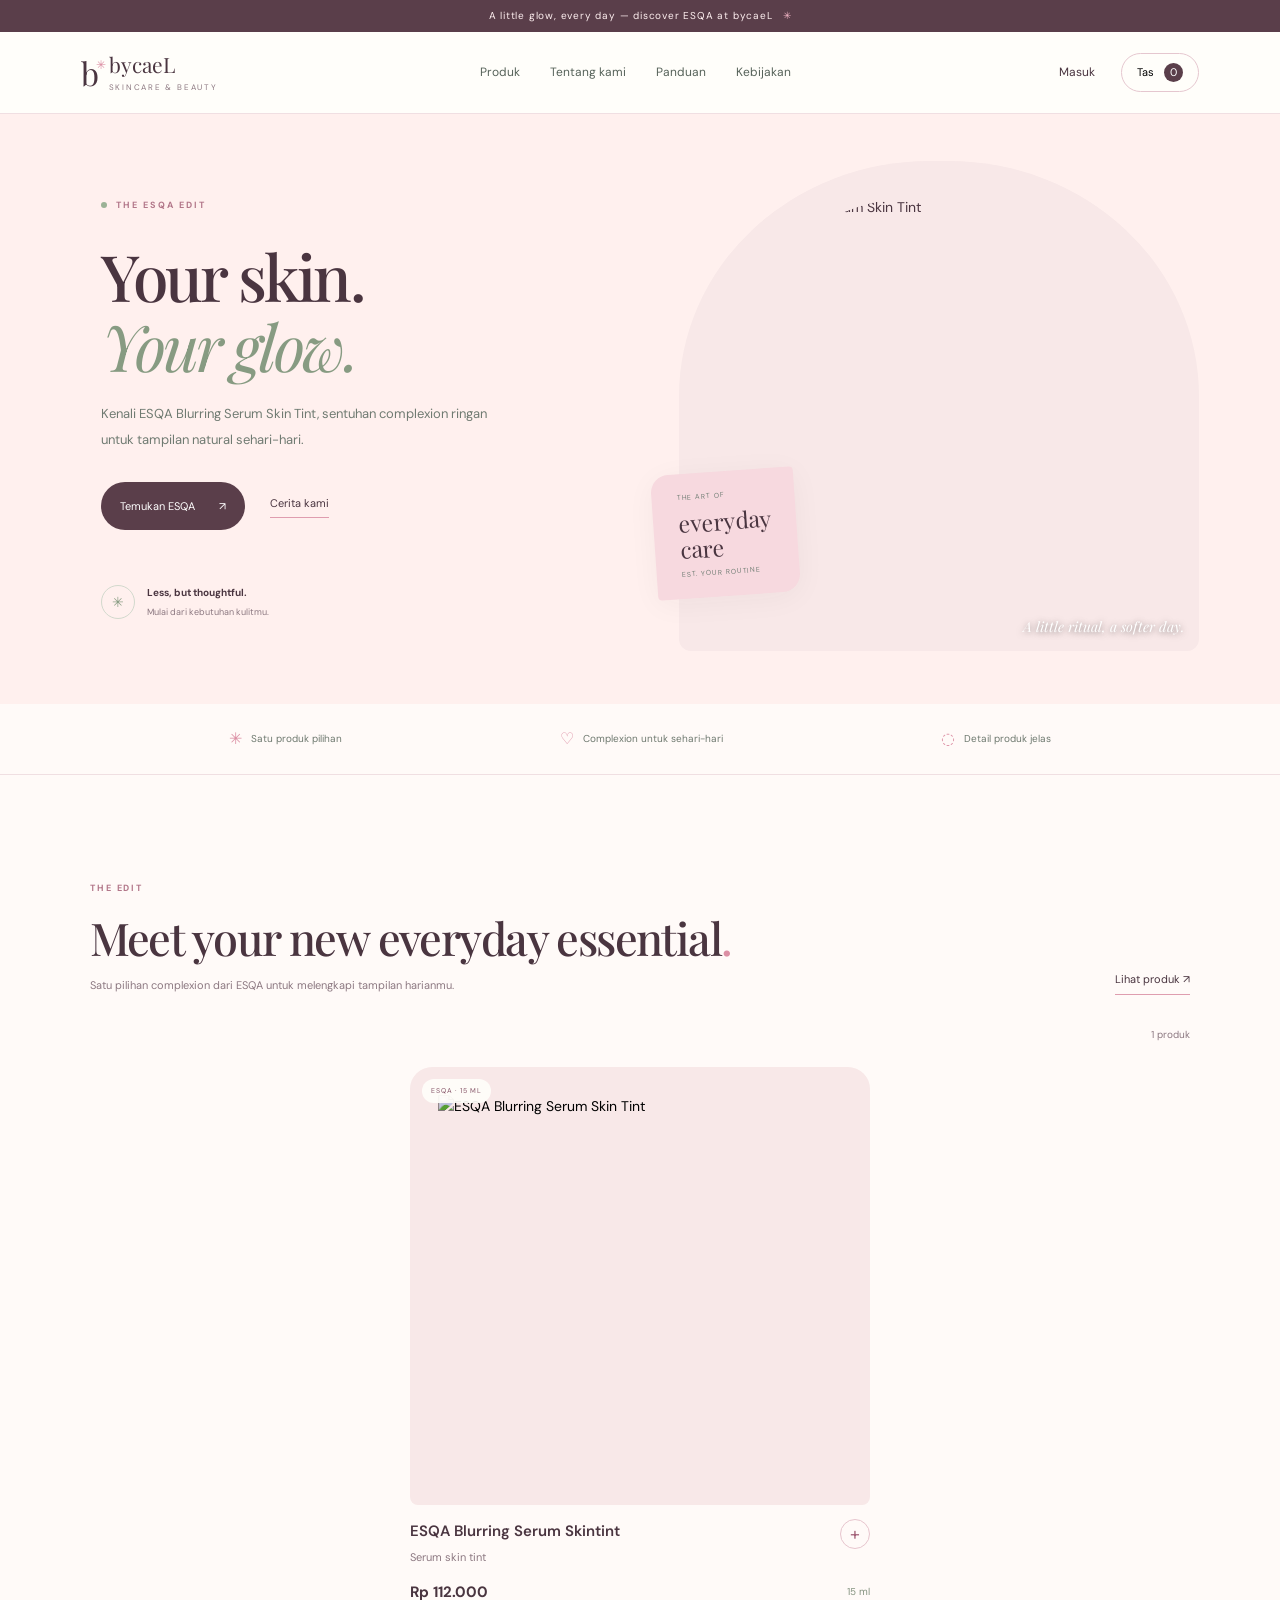
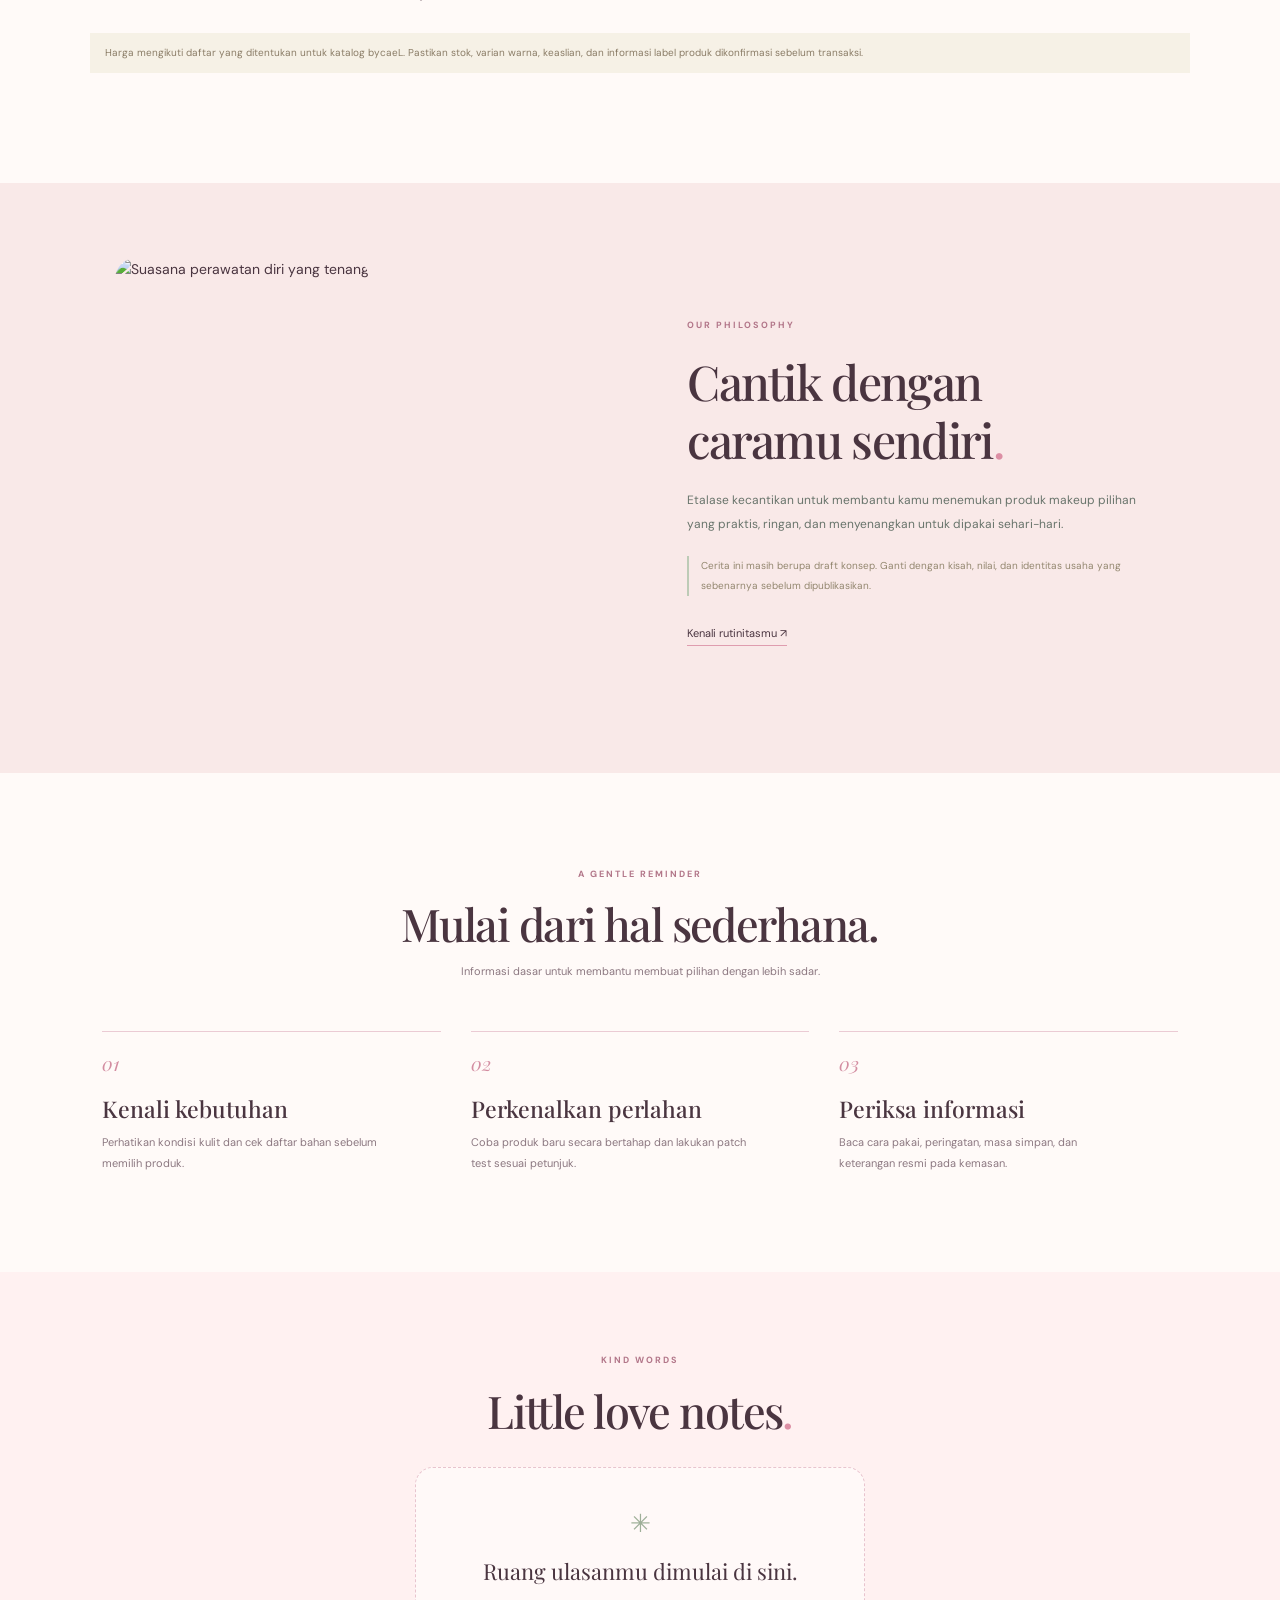
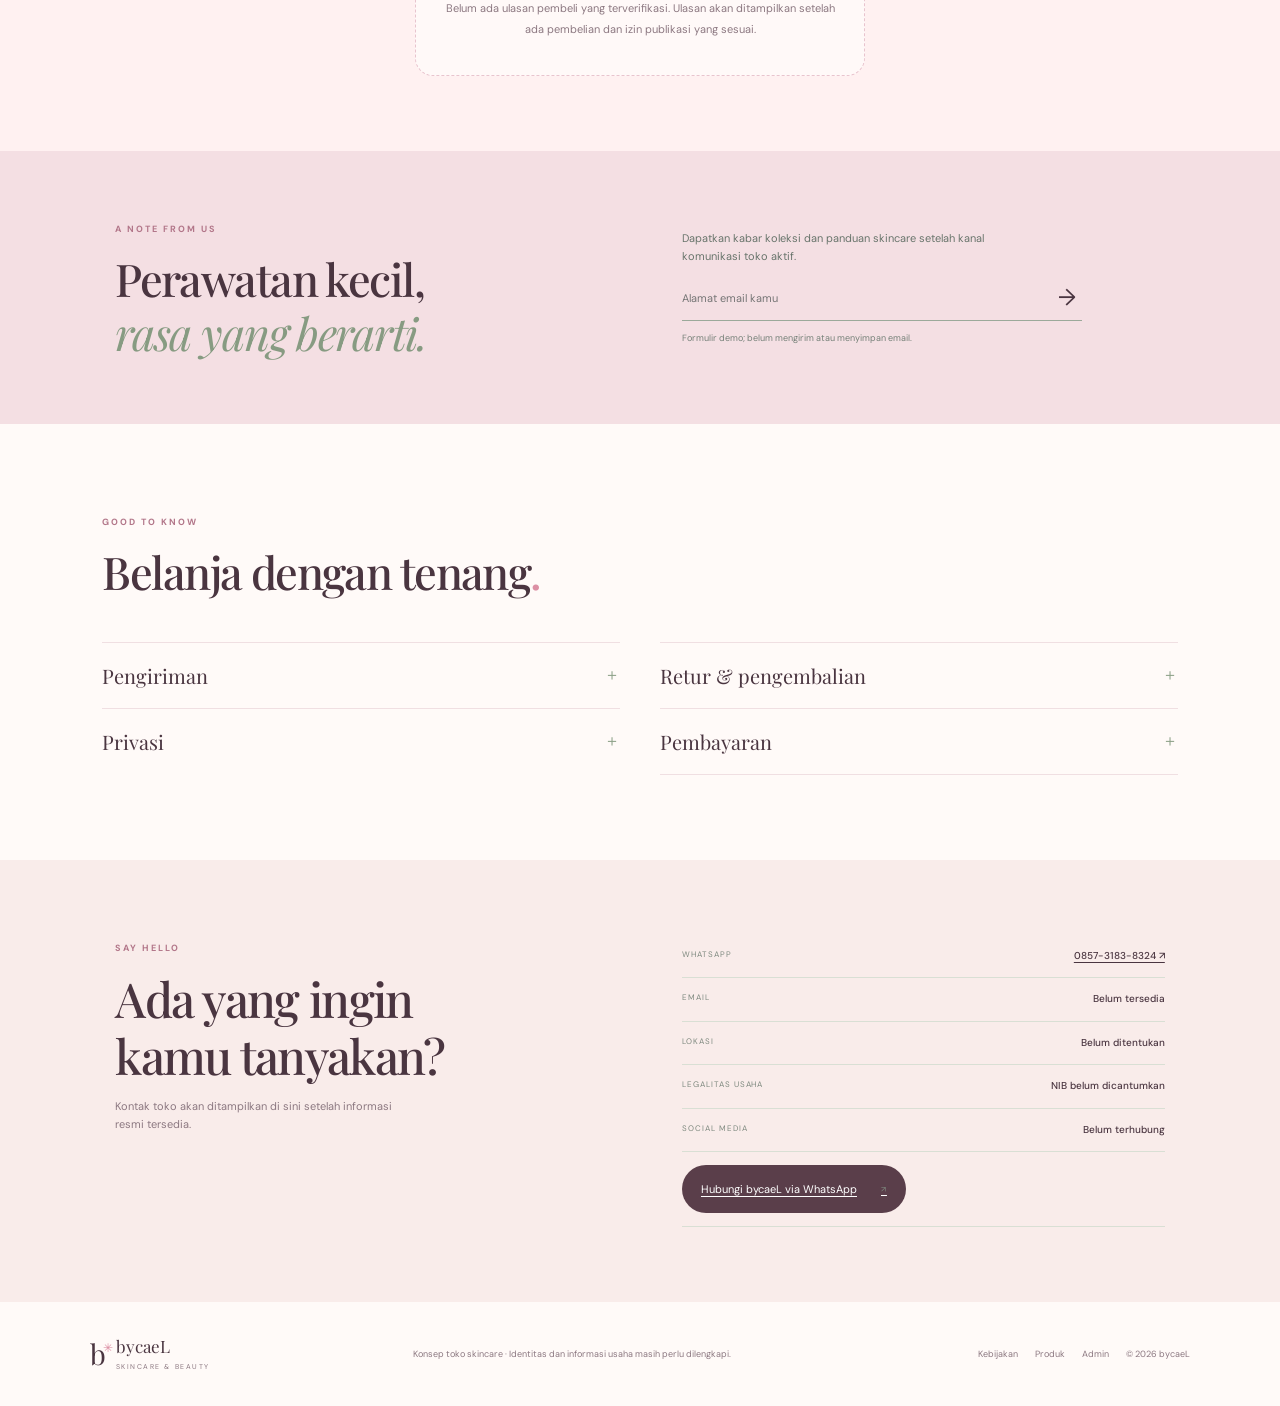
==== index.html @ ced8c6b6 "Polish ESQA product title in storefront" ====
<!doctype html>
<html lang="id">
<head>
<meta charset="utf-8"><meta name="viewport" content="width=device-width, initial-scale=1">
<meta name="theme-color" content="#f7f5ef"><meta name="description" content="bycaeL — ESQA Blurring Serum Skin Tint.">
<title>bycaeL — ESQA Skin Tint</title><link rel="preconnect" href="https://fonts.googleapis.com"><link rel="preconnect" href="https://fonts.gstatic.com" crossorigin>
<link href="https://fonts.googleapis.com/css2?family=DM+Sans:wght@400;500;600;700&family=Playfair+Display:wght@400;500;600&display=swap" rel="stylesheet">
<link rel="stylesheet" href="styles.css">
</head>
<body>
<div class="announcement">A little glow, every day — discover ESQA at bycaeL <span>✳</span></div>
<header class="site-header">
  <a class="brand" href="#home" aria-label="bycaeL beranda"><span class="brand-mark">b<span>✳</span></span><span>bycaeL<small>SKINCARE & BEAUTY</small></span></a>
  <button class="menu-toggle" id="menuToggle" aria-label="Buka menu">☰</button>
  <nav id="mainNav"><a href="#shop">Produk</a><a href="#story">Tentang kami</a><a href="#care">Panduan</a><a href="#policies">Kebijakan</a></nav>
  <div class="header-actions"><button class="text-button" id="accountButton">Masuk</button><button class="bag-button" id="cartButton" aria-label="Buka keranjang">Tas <span id="cartCount">0</span></button></div>
</header>
<main>
<section class="hero" id="home">
  <div class="hero-copy"><span class="eyebrow"><i></i> THE ESQA EDIT</span><h1>Your skin.<br><em>Your glow.</em></h1><p>Kenali ESQA Blurring Serum Skin Tint, sentuhan complexion ringan untuk tampilan natural sehari-hari.</p><div class="hero-cta"><a class="button dark" href="#shop">Temukan ESQA <span>↗</span></a><a class="under-link" href="#story">Cerita kami</a></div><div class="hero-note"><span class="note-icon">✳</span><span><b>Less, but thoughtful.</b><small>Mulai dari kebutuhan kulitmu.</small></span></div></div>
  <div class="hero-art"><img src="https://images.soco.id/9d27af00-bc22-45eb-828b-1a47337d7f28-1000311819" alt="ESQA Blurring Serum Skin Tint"><div class="hero-sticker"><span>THE ART OF</span><b>everyday<br>care</b><span>EST. YOUR ROUTINE</span></div><div class="hero-caption">A little ritual, a softer day.</div></div>
</section>
<section class="trust-strip"><div><span>✳</span> Satu produk pilihan</div><div><span>♡</span> Complexion untuk sehari-hari</div><div><span>◌</span> Detail produk jelas</div></section>
<section class="section shop-section" id="shop"><div class="section-heading"><div><span class="eyebrow">THE EDIT</span><h2>Meet your new everyday essential<span class="dot">.</span></h2><p>Satu pilihan complexion dari ESQA untuk melengkapi tampilan harianmu.</p></div><a class="under-link" href="#shop">Lihat produk <span>↗</span></a></div>
<div class="filter-row"><span class="result-count" id="resultCount">1 produk</span></div><div class="product-grid" id="productGrid">
<article class="product-card" data-category="beauty"><button class="product-image image-one" data-detail="esqa" aria-label="Lihat detail ESQA Blurring Serum Skin Tint 15ml"><span class="product-tag">ESQA · 15 ML</span><img src="https://images.soco.id/9d27af00-bc22-45eb-828b-1a47337d7f28-1000311819" alt="ESQA Blurring Serum Skin Tint"><span class="quick-view">Lihat detail ↗</span></button><div class="product-meta"><div><h3>ESQA Blurring Serum Skintint</h3><p>Serum skin tint</p></div><button class="add-button" data-add="esqa" aria-label="Tambah ESQA Blurring Serum Skintint">+</button></div><div class="product-bottom"><span class="price">Rp 112.000</span><span class="stock">15 ml</span></div></article>


</div><p class="demo-notice">Harga mengikuti daftar yang ditentukan untuk katalog bycaeL. Pastikan stok, varian warna, keaslian, dan informasi label produk dikonfirmasi sebelum transaksi.</p>
</section>
<section class="story-section" id="story"><div class="story-image"><img src="https://images.unsplash.com/photo-1534528741775-53994a69daeb?auto=format&fit=crop&w=1000&q=85" alt="Suasana perawatan diri yang tenang"></div><div class="story-copy"><span class="eyebrow">OUR PHILOSOPHY</span><h2>Cantik dengan caramu sendiri<span class="dot">.</span></h2><p>Etalase kecantikan untuk membantu kamu menemukan produk makeup pilihan yang praktis, ringan, dan menyenangkan untuk dipakai sehari-hari.</p><p class="placeholder-copy">Cerita ini masih berupa draft konsep. Ganti dengan kisah, nilai, dan identitas usaha yang sebenarnya sebelum dipublikasikan.</p><a class="under-link" href="#care">Kenali rutinitasmu ↗</a></div></section>
<section class="care-section" id="care"><div class="care-heading"><span class="eyebrow">A GENTLE REMINDER</span><h2>Mulai dari hal sederhana.</h2><p>Informasi dasar untuk membantu membuat pilihan dengan lebih sadar.</p></div><div class="care-grid"><article><span>01</span><h3>Kenali kebutuhan</h3><p>Perhatikan kondisi kulit dan cek daftar bahan sebelum memilih produk.</p></article><article><span>02</span><h3>Perkenalkan perlahan</h3><p>Coba produk baru secara bertahap dan lakukan patch test sesuai petunjuk.</p></article><article><span>03</span><h3>Periksa informasi</h3><p>Baca cara pakai, peringatan, masa simpan, dan keterangan resmi pada kemasan.</p></article></div></section>
<section class="review-section"><div class="review-top"><span class="eyebrow">KIND WORDS</span><h2>Little love notes<span class="dot">.</span></h2></div><div class="review-empty"><span class="review-flower">✳</span><h3>Ruang ulasanmu dimulai di sini.</h3><p>Belum ada ulasan pembeli yang terverifikasi. Ulasan akan ditampilkan setelah ada pembelian dan izin publikasi yang sesuai.</p></div></section>
<section class="newsletter"><div><span class="eyebrow">A NOTE FROM US</span><h2>Perawatan kecil,<br><em>rasa yang berarti.</em></h2></div><div><p>Dapatkan kabar koleksi dan panduan skincare setelah kanal komunikasi toko aktif.</p><form id="newsletterForm"><label class="sr-only" for="newsletterEmail">Email</label><input id="newsletterEmail" type="email" placeholder="Alamat email kamu" required><button type="submit" aria-label="Daftar newsletter">→</button></form><small id="newsletterMessage">Formulir demo; belum mengirim atau menyimpan email.</small></div></section>
<section class="policies-section" id="policies"><div class="section-heading"><div><span class="eyebrow">GOOD TO KNOW</span><h2>Belanja dengan tenang<span class="dot">.</span></h2></div></div><div class="policy-grid"><details><summary>Pengiriman <span>＋</span></summary><p>Estimasi ongkir, kurir, dan waktu pengiriman belum ditentukan. Konfirmasi biaya serta alamat sebelum pesanan diproses.</p></details><details><summary>Retur & pengembalian <span>＋</span></summary><p>Syarat retur, kondisi barang, batas waktu, dan prosedur pengembalian dana perlu ditetapkan oleh pemilik toko sebelum transaksi.</p></details><details><summary>Privasi <span>＋</span></summary><p>Jangan memasukkan data pelanggan ke sistem produksi sebelum kebijakan privasi, tujuan pemrosesan, masa simpan, dan kanal permintaan penghapusan data ditetapkan.</p></details><details><summary>Pembayaran <span>＋</span></summary><p>Pembayaran online belum diaktifkan. Gunakan penyedia pembayaran resmi dan verifikasi status transaksi di server sebelum menandai pesanan sebagai dibayar. Jangan kirim data kartu ke situs ini.</p></details></div></section>
<section class="contact-section"><div><span class="eyebrow">SAY HELLO</span><h2>Ada yang ingin<br>kamu tanyakan?</h2><p>Kontak toko akan ditampilkan di sini setelah informasi resmi tersedia.</p></div><div class="contact-list"><div><span>WHATSAPP</span><b><a href="https://wa.me/6285731838324" target="_blank" rel="noopener noreferrer">0857-3183-8324 ↗</a></b></div><div><span>EMAIL</span><b>Belum tersedia</b></div><div><span>LOKASI</span><b>Belum ditentukan</b></div><div><span>LEGALITAS USAHA</span><b>NIB belum dicantumkan</b></div><div><span>SOCIAL MEDIA</span><b>Belum terhubung</b></div><div class="contact-cta"><a class="button dark" href="https://wa.me/6285731838324" target="_blank" rel="noopener noreferrer">Hubungi bycaeL via WhatsApp <span>↗</span></a></div></div></section>
</main>
<footer><a class="brand footer-brand" href="#home"><span class="brand-mark">b<span>✳</span></span><span>bycaeL<small>SKINCARE & BEAUTY</small></span></a><p>Konsep toko skincare · Identitas dan informasi usaha masih perlu dilengkapi.</p><div><a href="#policies">Kebijakan</a><a href="#shop">Produk</a><a href="admin.html">Admin</a><span>© <span id="year"></span> bycaeL</span></div></footer>
<div class="overlay" id="modalOverlay" hidden><section class="modal" role="dialog" aria-modal="true" aria-labelledby="modalTitle"><button class="modal-close" id="modalClose" aria-label="Tutup">×</button><div id="modalContent"></div></section></div>
<div class="toast" id="toast" role="status" aria-live="polite"></div>
<script type="module" src="app.js"></script>
</body></html>
---- styles.css ----
:root{--ink:#25352c;--muted:#758078;--cream:#f7f5ef;--paper:#fffefa;--sage:#dce5d8;--line:#e6e5dd;--accent:#b7c9b1;--serif:"Playfair Display",Georgia,serif;--sans:"DM Sans",Arial,sans-serif}*{box-sizing:border-box}html{scroll-behavior:smooth;scroll-padding-top:90px}body{margin:0;background:var(--paper);color:var(--ink);font-family:var(--sans);font-size:14px;line-height:1.65}button,input{font:inherit}button,a{-webkit-tap-highlight-color:transparent}button{cursor:pointer}a{color:inherit;text-decoration:none}.announcement{height:32px;display:flex;align-items:center;justify-content:center;gap:10px;background:var(--ink);color:#fff;font-size:10px;letter-spacing:.08em}.announcement span{color:#d9e3d3}.site-header{height:82px;padding:0 6.3%;display:flex;align-items:center;justify-content:space-between;gap:25px;background:rgba(255,254,250,.96);border-bottom:1px solid var(--line);position:sticky;top:0;z-index:10}.brand{display:flex;align-items:center;gap:10px;font-family:var(--serif);font-size:21px;line-height:1.1;white-space:nowrap}.brand small{display:block;font:8px var(--sans);letter-spacing:.22em;margin-top:6px;color:var(--muted)}.brand-mark{font-family:var(--serif);font-size:32px;position:relative;line-height:1}.brand-mark span{font:12px var(--sans);position:absolute;top:0;right:-7px;color:#90a48c}nav{display:flex;align-items:center;gap:30px;color:#566259;font-size:12px}nav a:hover,.under-link:hover{color:#80977d}.header-actions{display:flex;align-items:center;gap:20px}.text-button{border:0;background:none;color:var(--ink);font-size:12px}.bag-button{border:1px solid #d8ddd4;background:transparent;border-radius:99px;padding:9px 15px;font-size:11px}.bag-button span{background:var(--ink);color:white;border-radius:50%;display:inline-grid;place-items:center;width:19px;height:19px;margin-left:7px}.menu-toggle{display:none;border:0;background:none;font-size:22px;color:var(--ink)}.hero{display:grid;grid-template-columns:1fr 1fr;min-height:590px;background:var(--cream);padding:46px 6.3% 52px;gap:7%;align-items:center}.hero-copy{padding:30px 0 30px 4%}.eyebrow{display:inline-flex;align-items:center;gap:9px;color:#748476;font-size:9px;letter-spacing:.22em;font-weight:700}.eyebrow i{width:6px;height:6px;background:#9bb296;border-radius:50%}h1,h2,h3,p{margin-top:0}h1{font:500 clamp(44px,5vw,70px)/1.1 var(--serif);letter-spacing:-.045em;margin:25px 0 20px}h1 em,h2 em{font-weight:400;color:#879b82} .hero-copy>p{max-width:390px;color:#707b72;font-size:13px;line-height:1.95}.hero-cta{display:flex;align-items:center;gap:25px;margin-top:30px}.button{display:inline-flex;align-items:center;gap:24px;padding:15px 19px;font-size:11px}.button.dark{background:var(--ink);color:white}.button.dark:hover{background:#415649}.under-link{font-size:11px;border-bottom:1px solid #aab4a6;padding-bottom:5px;white-space:nowrap}.hero-note{display:flex;align-items:center;gap:12px;margin-top:55px}.note-icon{border:1px solid #d2d9cd;width:34px;height:34px;display:grid;place-items:center;border-radius:50%;color:#879b82}.hero-note b,.hero-note small{display:block}.hero-note b{font-size:10px}.hero-note small{font-size:9px;color:var(--muted);margin-top:3px}.hero-art{height:490px;position:relative;max-width:540px;width:100%;justify-self:end}.hero-art>img{width:100%;height:100%;object-fit:cover;display:block}.hero-sticker{position:absolute;left:-25px;bottom:55px;background:#e5eadf;padding:19px 25px;display:flex;flex-direction:column;line-height:1.4;box-shadow:0 5px 30px #25352c0b}.hero-sticker span{font-size:7px;letter-spacing:.14em;color:#758078}.hero-sticker b{font:23px/1.12 var(--serif);margin:8px 0}.hero-caption{position:absolute;bottom:15px;right:15px;color:white;font:italic 14px var(--serif);text-shadow:0 1px 6px #0008}.trust-strip{padding:22px 10%;display:flex;justify-content:space-around;gap:15px;border-bottom:1px solid var(--line);color:#6e796f;font-size:10px}.trust-strip div{display:flex;align-items:center;gap:9px}.trust-strip span{color:#9eaf98;font-size:16px}.section{padding:100px 7%}.section-heading{display:flex;align-items:end;justify-content:space-between;gap:25px;margin-bottom:32px}.section-heading h2,.story-copy h2,.review-top h2,.contact-section h2,.care-heading h2,.newsletter h2{font:500 clamp(30px,3.6vw,45px)/1.2 var(--serif);letter-spacing:-.035em;margin:12px 0}.dot{color:#9caf95}.section-heading p{color:var(--muted);font-size:11px;margin:10px 0 0;max-width:500px}.filter-row{display:flex;align-items:center;justify-content:space-between;margin-bottom:24px}.filter-chips{display:flex;gap:8px;flex-wrap:wrap}.chip{border:1px solid var(--line);background:transparent;color:#788178;border-radius:99px;padding:8px 15px;font-size:10px}.chip.active,.chip:hover{background:var(--ink);color:white;border-color:var(--ink)}.result-count{color:var(--muted);font-size:10px}.product-grid{display:grid;grid-template-columns:repeat(3,minmax(0,1fr));gap:20px}.product-card{min-width:0}.product-image{position:relative;width:100%;height:auto;aspect-ratio: .79;border:0;display:block;padding:0;overflow:hidden;background:#f0eee7;text-align:left}.product-image img{width:100%;height:100%;object-fit:cover;display:block;mix-blend-mode:multiply;transition:transform .5s}.product-image:hover img{transform:scale(1.04)}.image-one{background:#e7e7dc}.image-two{background:#eee3d7}.image-three{background:#e2e8de}.image-four{background:#eee9df}.product-tag{position:absolute;z-index:1;left:12px;top:12px;background:#fffefaeb;color:#586759;padding:6px 9px;font-size:7px;letter-spacing:.12em}.quick-view{position:absolute;bottom:10px;left:10px;right:10px;background:#fffefaed;padding:10px;text-align:center;font-size:10px;opacity:0;transform:translateY(5px);transition:.2s}.product-image:hover .quick-view,.product-image:focus-visible .quick-view{opacity:1;transform:none}.product-meta{display:flex;justify-content:space-between;align-items:start;gap:8px;margin-top:14px}.product-meta h3{font-size:12px;font-weight:600;margin:0 0 4px}.product-meta p{font-size:10px;color:var(--muted);margin:0}.add-button{flex:0 0 30px;height:30px;border:1px solid #dce1d7;background:transparent;border-radius:50%;font-size:18px;color:#647763;line-height:1}.add-button:hover{background:var(--ink);color:white}.product-bottom{display:flex;justify-content:space-between;gap:5px;margin-top:10px;align-items:center}.price{font-size:12px;font-weight:700}.stock{font-size:8px;color:#82917e}.demo-notice{font-size:10px;color:#8a7c66;background:#f6f1e6;padding:12px 15px;margin-top:28px}.story-section{display:grid;grid-template-columns:1fr 1fr;background:#f0f1e9;align-items:center;gap:9%;padding:75px 9%}.story-image{height:440px}.story-image img{width:100%;height:100%;object-fit:cover}.story-copy{max-width:450px}.story-copy h2{font-size:clamp(33px,4vw,48px);margin:18px 0 20px}.story-copy p{font-size:12px;color:#68746b;line-height:2}.story-copy .placeholder-copy{font-size:10px;color:#93876f;border-left:2px solid #bdcbb6;padding-left:12px;margin:20px 0 25px}.care-section{padding:88px 8%;text-align:center}.care-heading>p{font-size:11px;color:var(--muted)}.care-grid{display:grid;grid-template-columns:repeat(3,1fr);gap:30px;margin-top:50px;text-align:left}.care-grid article{border-top:1px solid #d8dfd4;padding-top:18px}.care-grid article>span{font:italic 19px var(--serif);color:#8fa38a}.care-grid h3{font:23px var(--serif);font-weight:500;margin:15px 0 8px}.care-grid p{font-size:11px;line-height:1.9;color:var(--muted);max-width:280px}.review-section{padding:75px 8%;background:var(--cream);text-align:center}.review-top h2{margin-bottom:30px}.review-empty{max-width:450px;margin:0 auto;padding:35px 20px;border:1px dashed #cfd7ca;background:#fbfaf5}.review-flower{font-size:25px;color:#9eaf98}.review-empty h3{font:22px var(--serif);margin:12px 0}.review-empty p{font-size:11px;line-height:1.9;color:var(--muted);margin:0}.newsletter{padding:65px 9%;display:grid;grid-template-columns:1fr 1fr;gap:8%;align-items:center;background:#e3e9df}.newsletter h2{margin-bottom:0}.newsletter>div:nth-child(2)>p{font-size:11px;color:#68746b;max-width:350px}.newsletter form{display:flex;border-bottom:1px solid #9ba99a;max-width:400px}.newsletter input{border:0;background:transparent;padding:13px 0;flex:1;min-width:0;outline:none;font-size:11px}.newsletter form button{border:0;background:transparent;font-size:23px;color:var(--ink)}.newsletter small{font-size:9px;color:#758078;display:block;margin-top:10px}.policies-section{padding:85px 8%}.policy-grid{display:grid;grid-template-columns:1fr 1fr;gap:0 40px}.policy-grid details{border-top:1px solid var(--line);padding:19px 0}.policy-grid details:last-child{border-bottom:1px solid var(--line)}.policy-grid summary{list-style:none;cursor:pointer;font:20px var(--serif);display:flex;justify-content:space-between;align-items:center}.policy-grid summary::-webkit-details-marker{display:none}.policy-grid summary span{font:16px var(--sans);color:#8ca087}.policy-grid details p{color:var(--muted);font-size:11px;line-height:1.9;margin:15px 0 0}.contact-section{background:#f0f1e9;padding:75px 9%;display:grid;grid-template-columns:1fr 1fr;gap:8%}.contact-section h2{font-size:clamp(35px,4vw,48px)}.contact-section>div:first-child p{color:var(--muted);font-size:11px;max-width:280px}.contact-list>div{display:flex;justify-content:space-between;gap:15px;border-bottom:1px solid #d9dfd4;padding:13px 0}.contact-list span{font-size:8px;letter-spacing:.12em;color:#7e897f}.contact-list b{font-size:10px;font-weight:500;text-align:right}footer{padding:35px 7%;display:grid;grid-template-columns:1fr 1.5fr 1fr;align-items:center;gap:20px}footer p{font-size:9px;color:var(--muted);margin:0}footer>div{display:flex;gap:17px;justify-content:end;flex-wrap:wrap;font-size:9px;color:var(--muted)}.footer-brand{font-size:17px}.footer-brand .brand-mark{font-size:28px}.footer-brand small{font-size:7px}.overlay{position:fixed;inset:0;z-index:30;background:#17251dc4;display:grid;place-items:center;padding:18px}.overlay[hidden]{display:none}.modal{position:relative;background:var(--paper);width:min(100%,520px);max-height:88vh;overflow:auto;padding:35px}.modal-close{position:absolute;right:17px;top:10px;border:0;background:transparent;font-size:27px;color:var(--ink)}.modal h2{font:32px var(--serif);margin:5px 0 12px}.modal p{font-size:11px;color:var(--muted);line-height:1.8}.modal .detail-image{width:100%;height:190px;object-fit:cover;background:var(--cream)}.modal .detail-price{font-size:18px;font-weight:700;margin:12px 0}.modal .field{display:block;margin:13px 0;font-size:10px;color:#5e6d61}.modal input{display:block;width:100%;padding:12px;border:1px solid var(--line);background:white;margin-top:5px;font-size:12px}.modal .button{border:0;justify-content:center;width:100%;margin-top:10px}.modal .secondary-action{background:transparent;border:1px solid var(--line);color:var(--ink)}.modal .detail-list{font-size:11px;line-height:2;color:#6b776d;padding-left:18px}.modal .quantity-control{display:flex;align-items:center;gap:15px;margin:12px 0}.quantity-control button{width:30px;height:30px;border:1px solid var(--line);background:transparent}.cart-row{display:flex;justify-content:space-between;gap:12px;padding:14px 0;border-bottom:1px solid var(--line);font-size:11px}.cart-row small{display:block;color:var(--muted);margin-top:4px}.cart-row button{border:0;background:none;color:#9a6c5c}.cart-total{display:flex;justify-content:space-between;margin:20px 0;font-weight:700}.form-error{color:#a44;font-size:11px}.toast{position:fixed;bottom:22px;left:50%;transform:translate(-50%,20px);opacity:0;pointer-events:none;background:var(--ink);color:white;padding:12px 18px;font-size:11px;z-index:50;transition:.2s;max-width:calc(100% - 30px)}.toast.show{opacity:1;transform:translate(-50%,0)}.sr-only{position:absolute;width:1px;height:1px;padding:0;margin:-1px;overflow:hidden;clip:rect(0,0,0,0);white-space:nowrap;border:0} @media(max-width:980px){.site-header{padding:0 4%;gap:14px}.brand{font-size:18px}nav{gap:15px}.hero{padding:35px 5%;gap:4%}.hero-art{height:420px}.section{padding:75px 5%}.product-grid{gap:13px}.product-meta h3{font-size:11px}.story-section{padding:60px 6%;gap:6%}footer{grid-template-columns:1fr 1fr}footer>div{grid-column:1/-1;justify-content:start}}@media(max-width:700px){.announcement{font-size:8px}.site-header{height:68px;padding:0 5%}.brand{font-size:18px}.brand small{font-size:7px}.brand-mark{font-size:29px}.menu-toggle{display:block;margin-left:auto}.site-header nav{display:none;position:absolute;top:68px;left:0;right:0;background:var(--paper);padding:20px 6%;border-bottom:1px solid var(--line);flex-direction:column;align-items:flex-start;gap:17px}.site-header nav.open{display:flex}.header-actions{gap:8px}.text-button{font-size:11px}.bag-button{padding:6px 9px}.hero{grid-template-columns:1fr;padding:35px 6% 30px;gap:30px}.hero-copy{padding:10px 0 0}.hero-art{height:370px;max-width:none;width:calc(100% - 12px);justify-self:end}.hero-sticker{left:-12px;bottom:35px;padding:13px 17px}.hero-sticker b{font-size:20px}.hero-note{margin-top:32px}h1{font-size:52px}.trust-strip{padding:17px 6%;display:grid;grid-template-columns:1fr;gap:10px}.trust-strip div{font-size:10px}.section{padding:60px 5%}.section-heading{align-items:start;flex-direction:column;gap:15px}.section-heading h2,.story-copy h2,.review-top h2{font-size:34px}.section-heading p{line-height:1.8}.filter-row{align-items:start;gap:10px;flex-direction:column}.filter-chips{gap:6px}.chip{padding:7px 11px}.product-grid{grid-template-columns:repeat(2,minmax(0,1fr));gap:25px 12px}.product-tag{font-size:6px;left:7px;top:7px;padding:5px 6px}.product-meta{margin-top:10px}.product-meta h3{font-size:11px}.product-meta p{font-size:9px}.add-button{flex-basis:27px;height:27px}.product-bottom{align-items:start;flex-direction:column;gap:2px}.stock{font-size:8px}.story-section{grid-template-columns:1fr;padding:45px 6%;gap:28px}.story-image{height:330px}.story-copy{padding:0 2%}.care-section{padding:60px 7%}.care-grid{grid-template-columns:1fr;gap:20px;margin-top:30px}.care-grid article{padding-top:15px}.care-grid h3{margin:7px 0}.review-section{padding:55px 6%}.newsletter{padding:45px 7%;grid-template-columns:1fr;gap:24px}.newsletter h2{font-size:37px}.policies-section{padding:60px 6%}.policy-grid{grid-template-columns:1fr}.policy-grid details:last-child{border-bottom:0}.contact-section{padding:55px 7%;grid-template-columns:1fr;gap:25px}.contact-list>div{gap:8px}.contact-list b{max-width:58%}footer{padding:28px 6%;grid-template-columns:1fr;gap:15px}footer>div{grid-column:auto;gap:14px}.modal{padding:30px 22px}.modal h2{font-size:28px}}@media(prefers-reduced-motion:reduce){*,*::before,*::after{scroll-behavior:auto!important;transition:none!important}}
.contact-cta{padding-top:20px}.contact-cta .button{display:inline-flex;max-width:100%}.contact-list a{text-decoration:underline;text-underline-offset:3px}.contact-list a:hover{color:#82967e}@media(max-width:600px){.contact-cta .button{width:100%;justify-content:center}.contact-list>div{align-items:flex-start}.contact-list b{max-width:60%;overflow-wrap:anywhere}}

/* Playful, polished beauty edit palette */
:root{--ink:#4a3540;--muted:#8c7881;--cream:#fff4f1;--paper:#fffaf8;--sage:#f8dce2;--line:#f0dfe2;--accent:#e7aab8}
.announcement{background:#5a3e4a;color:#fff0f1}.announcement span{color:#f5b8c8}
.brand-mark span,.eyebrow i,.trust-strip span,.dot{color:#dc8fa4}.eyebrow{color:#b27689}
.hero{background:#fff0ee}.hero-art>img{border-radius:48% 48% 12px 12px}.hero-sticker{background:#f7d9df;border-radius:18px 4px 18px 4px;transform:rotate(-4deg)}
.button.dark{background:#5a3e4a;border-radius:99px}.button.dark:hover{background:#80566a}
.under-link{border-color:#df9daf}.chip{border-radius:12px}.chip.active,.chip:hover{background:#5a3e4a;border-color:#5a3e4a}
.product-image{border-radius:22px 22px 8px 8px}.image-one{background:#f8e1e5}.image-two{background:#f7e8d8}.image-three{background:#eee1ec}.product-tag{border-radius:99px;color:#87576a}.add-button{border-color:#e7c5ce;color:#a25f77}.add-button:hover{background:#5a3e4a}
.story-section{background:#f9e9e8}.story-image img{border-radius:140px 140px 12px 12px}
.care-grid article{border-color:#ebcbd4}.care-grid article>span{color:#d38da1}
.review-section{background:#fff1f1}.review-empty{border-color:#e8c4ce;background:#fff9f8;border-radius:18px}
.newsletter{background:#f4dfe3}.policy-grid details{border-color:#f0dfe2}.contact-section{background:#f9ecea}
.bag-button{border-color:#e5c7cf}.bag-button span{background:#5a3e4a}
@media(max-width:700px){.hero-art>img{border-radius:44% 44% 12px 12px}.product-image{border-radius:17px 17px 7px 7px}}


/* Single-product ESQA storefront */
.product-grid{grid-template-columns:minmax(0,460px);justify-content:center;gap:0}
.product-card{width:100%;max-width:460px;margin:0 auto}
.product-image{aspect-ratio:1.05;background:#f8e8e8}
.product-image img{object-fit:contain;padding:28px;mix-blend-mode:multiply}
.product-meta h3{font-size:15px}
.product-meta p{font-size:11px}
.product-bottom{margin-top:14px}
.price{font-size:15px}
.stock{font-size:10px}
.filter-row{justify-content:flex-end}
.hero-art>img{object-fit:contain;background:#f8e8e8;padding:35px}
@media(max-width:700px){
 .product-grid{grid-template-columns:minmax(0,1fr);max-width:440px;margin:0 auto}
 .product-image{aspect-ratio:1}
 .product-image img{padding:24px}
 .hero-art>img{padding:22px}
}
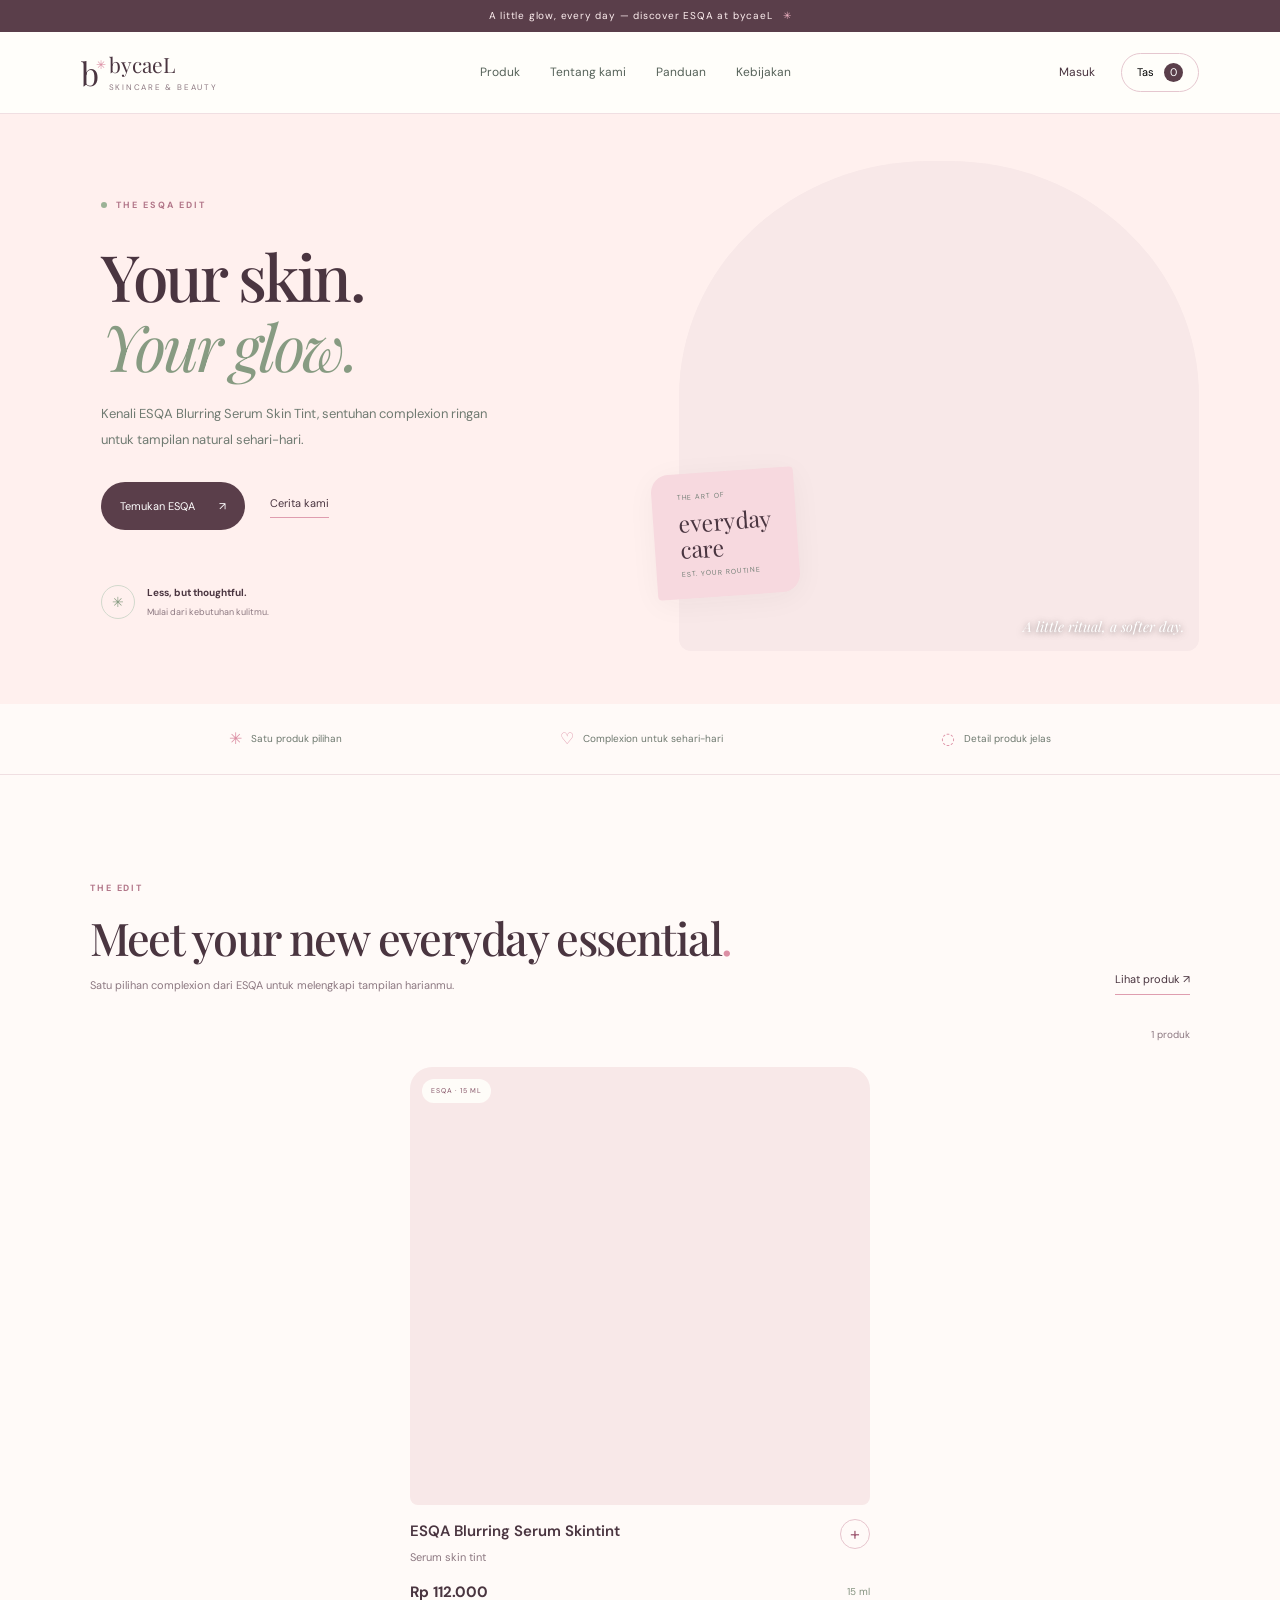
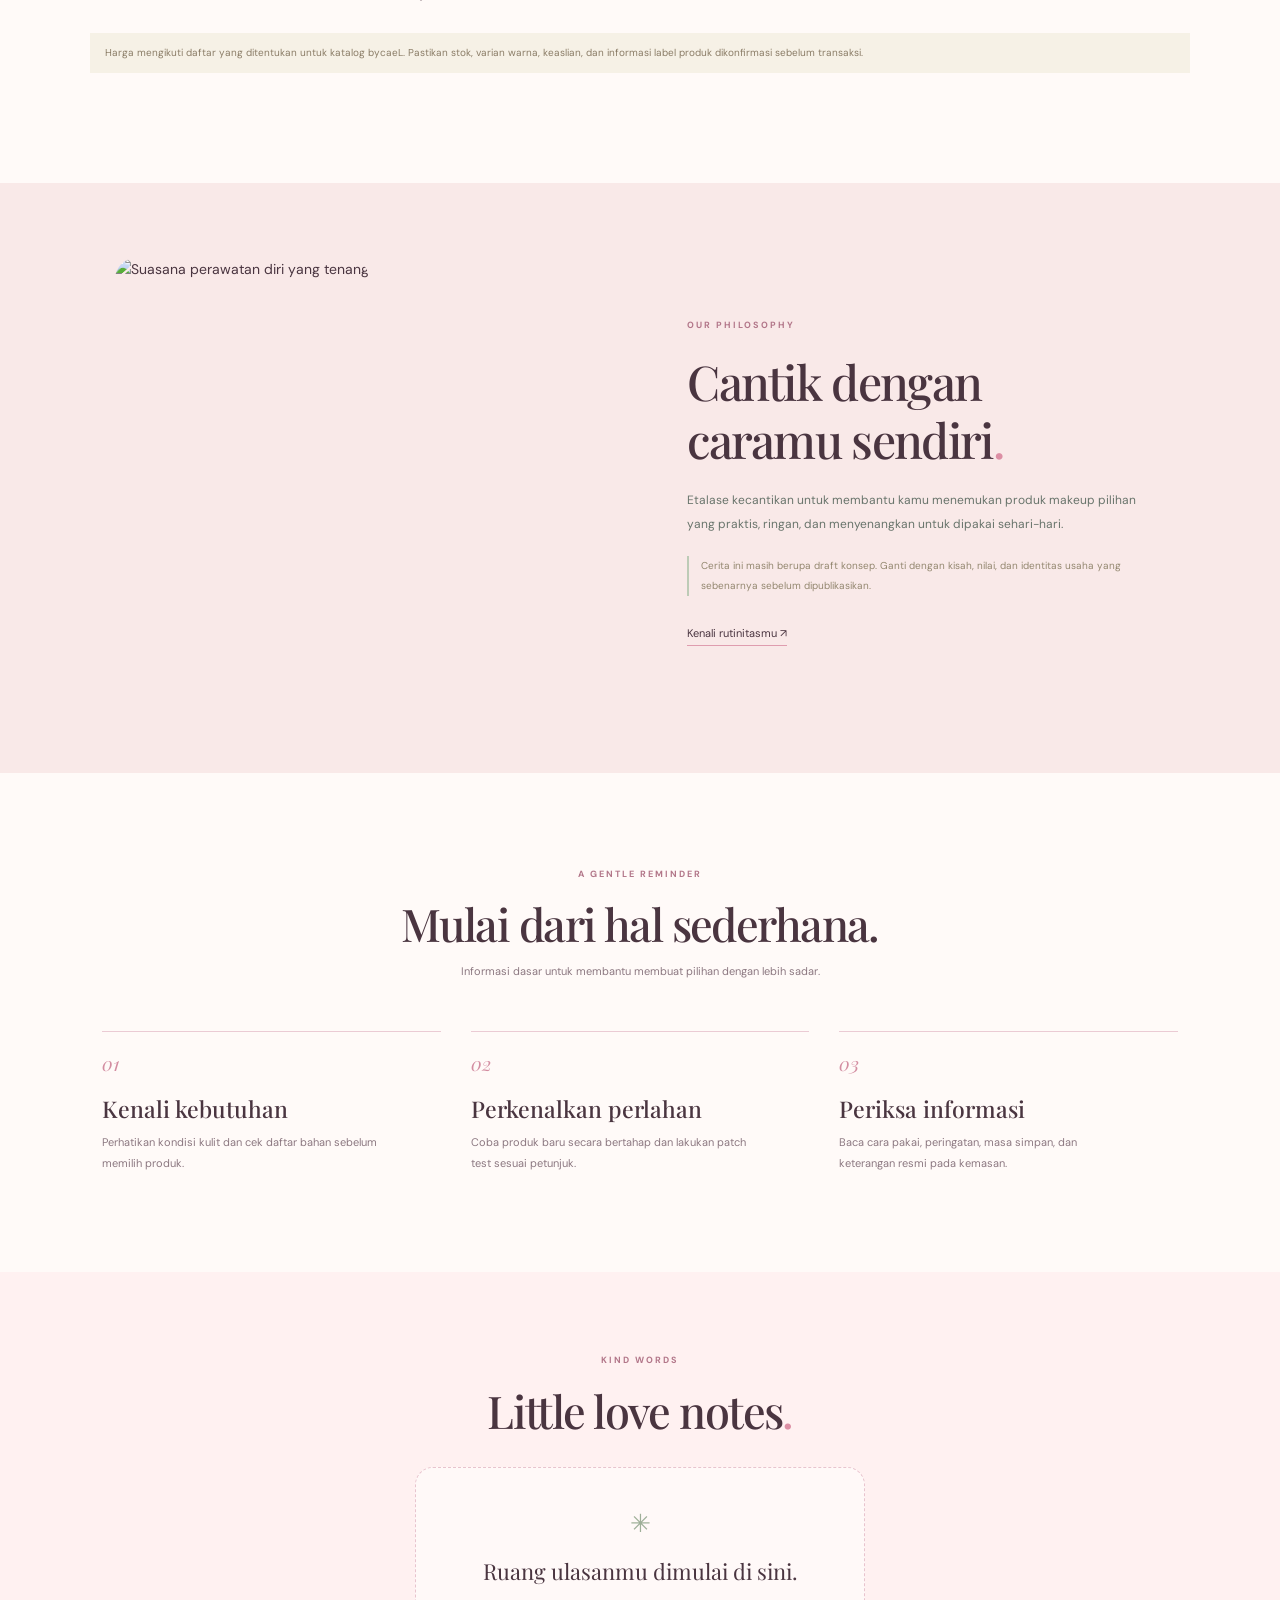
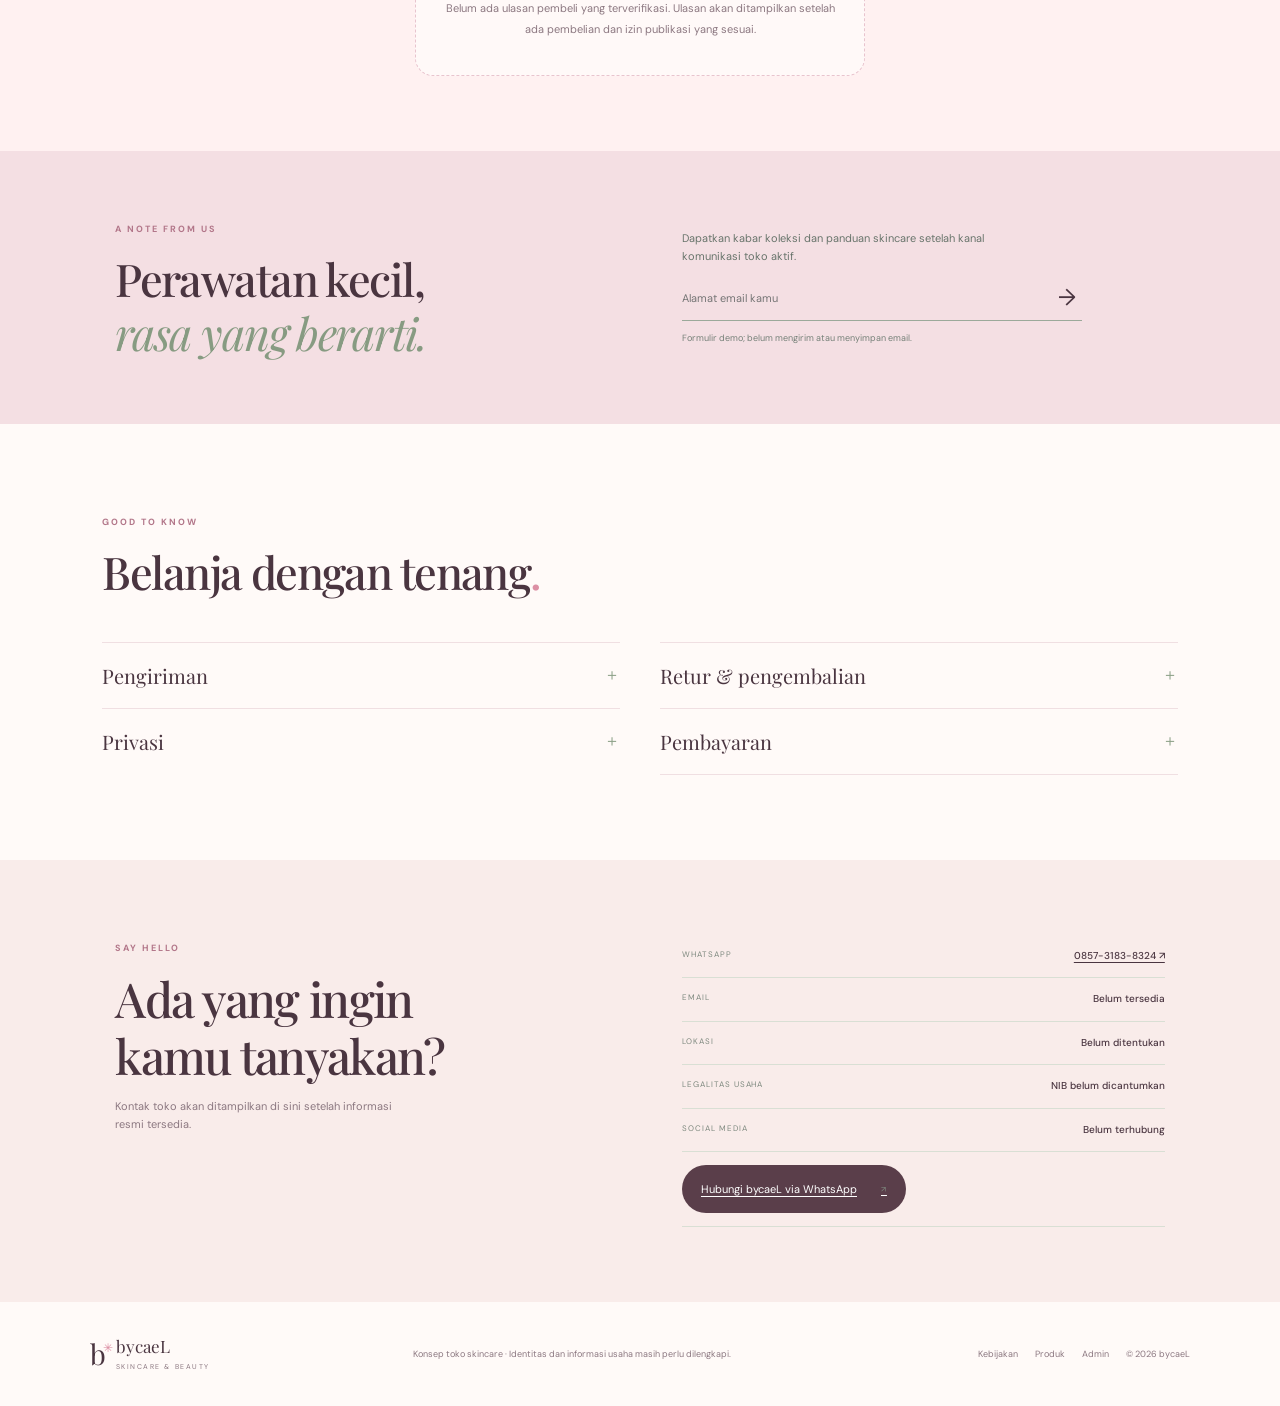
==== commit 76a8736e: "Show uploaded ESQA photo on bycaeL homepage" ====
--- a/index.html
+++ b/index.html
@@ -18,12 +18,12 @@
 <main>
 <section class="hero" id="home">
   <div class="hero-copy"><span class="eyebrow"><i></i> THE ESQA EDIT</span><h1>Your skin.<br><em>Your glow.</em></h1><p>Kenali ESQA Blurring Serum Skin Tint, sentuhan complexion ringan untuk tampilan natural sehari-hari.</p><div class="hero-cta"><a class="button dark" href="#shop">Temukan ESQA <span>↗</span></a><a class="under-link" href="#story">Cerita kami</a></div><div class="hero-note"><span class="note-icon">✳</span><span><b>Less, but thoughtful.</b><small>Mulai dari kebutuhan kulitmu.</small></span></div></div>
-  <div class="hero-art"><img src="https://images.soco.id/9d27af00-bc22-45eb-828b-1a47337d7f28-1000311819" alt="ESQA Blurring Serum Skin Tint"><div class="hero-sticker"><span>THE ART OF</span><b>everyday<br>care</b><span>EST. YOUR ROUTINE</span></div><div class="hero-caption">A little ritual, a softer day.</div></div>
+  <div class="hero-art"><img src="assets/esqa-bycael.jpg" alt="ESQA Blurring Serum Skin Tint"><div class="hero-sticker"><span>THE ART OF</span><b>everyday<br>care</b><span>EST. YOUR ROUTINE</span></div><div class="hero-caption">A little ritual, a softer day.</div></div>
 </section>
 <section class="trust-strip"><div><span>✳</span> Satu produk pilihan</div><div><span>♡</span> Complexion untuk sehari-hari</div><div><span>◌</span> Detail produk jelas</div></section>
 <section class="section shop-section" id="shop"><div class="section-heading"><div><span class="eyebrow">THE EDIT</span><h2>Meet your new everyday essential<span class="dot">.</span></h2><p>Satu pilihan complexion dari ESQA untuk melengkapi tampilan harianmu.</p></div><a class="under-link" href="#shop">Lihat produk <span>↗</span></a></div>
 <div class="filter-row"><span class="result-count" id="resultCount">1 produk</span></div><div class="product-grid" id="productGrid">
-<article class="product-card" data-category="beauty"><button class="product-image image-one" data-detail="esqa" aria-label="Lihat detail ESQA Blurring Serum Skin Tint 15ml"><span class="product-tag">ESQA · 15 ML</span><img src="https://images.soco.id/9d27af00-bc22-45eb-828b-1a47337d7f28-1000311819" alt="ESQA Blurring Serum Skin Tint"><span class="quick-view">Lihat detail ↗</span></button><div class="product-meta"><div><h3>ESQA Blurring Serum Skintint</h3><p>Serum skin tint</p></div><button class="add-button" data-add="esqa" aria-label="Tambah ESQA Blurring Serum Skintint">+</button></div><div class="product-bottom"><span class="price">Rp 112.000</span><span class="stock">15 ml</span></div></article>
+<article class="product-card" data-category="beauty"><button class="product-image image-one" data-detail="esqa" aria-label="Lihat detail ESQA Blurring Serum Skin Tint 15ml"><span class="product-tag">ESQA · 15 ML</span><img src="assets/esqa-bycael.jpg" alt="ESQA Blurring Serum Skin Tint"><span class="quick-view">Lihat detail ↗</span></button><div class="product-meta"><div><h3>ESQA Blurring Serum Skintint</h3><p>Serum skin tint</p></div><button class="add-button" data-add="esqa" aria-label="Tambah ESQA Blurring Serum Skintint">+</button></div><div class="product-bottom"><span class="price">Rp 112.000</span><span class="stock">15 ml</span></div></article>
 
 
 </div><p class="demo-notice">Harga mengikuti daftar yang ditentukan untuk katalog bycaeL. Pastikan stok, varian warna, keaslian, dan informasi label produk dikonfirmasi sebelum transaksi.</p>
--- a/styles.css
+++ b/styles.css
@@ -35,3 +35,25 @@
  .product-image img{padding:24px}
  .hero-art>img{padding:22px}
 }
+
+
+/* ESQA product information modal */
+.modal{width:min(100%,780px);padding:30px}
+.product-detail-layout{display:grid;grid-template-columns:minmax(0,.82fr) minmax(0,1.18fr);gap:26px;align-items:start}
+.product-detail-layout .detail-image{width:100%;height:390px;object-fit:contain;background:#f8e8e8;border-radius:16px;padding:18px;position:sticky;top:0}
+.detail-copy h2{font:30px/1.2 var(--serif);margin:7px 0 12px}
+.detail-copy .detail-lead{font-size:11px;line-height:1.85;color:var(--muted)}
+.detail-copy .detail-price{font-size:20px;margin:14px 0}
+.detail-price span{font-size:11px;color:var(--muted);font-weight:400}
+.shade-label{display:block;font-size:10px;font-weight:700;margin:16px 0 6px}
+.shade-select{width:100%;border:1px solid #e5c7cf;border-radius:8px;padding:12px;background:#fffaf8;color:var(--ink);font:12px var(--sans)}
+.shade-note{display:block;font-size:9px;line-height:1.7;color:var(--muted);margin-top:7px}
+.detail-copy h3{font:19px var(--serif);margin:22px 0 7px}
+.detail-copy .detail-list{font-size:10px;line-height:1.85;color:#6b776d;padding-left:18px;margin:0}
+.order-whatsapp{width:100%;justify-content:center;margin-top:20px}
+@media(max-width:700px){
+ .modal{padding:27px 18px;max-height:90vh}
+ .product-detail-layout{grid-template-columns:1fr;gap:18px}
+ .product-detail-layout .detail-image{height:230px;position:static}
+ .detail-copy h2{font-size:27px}
+}
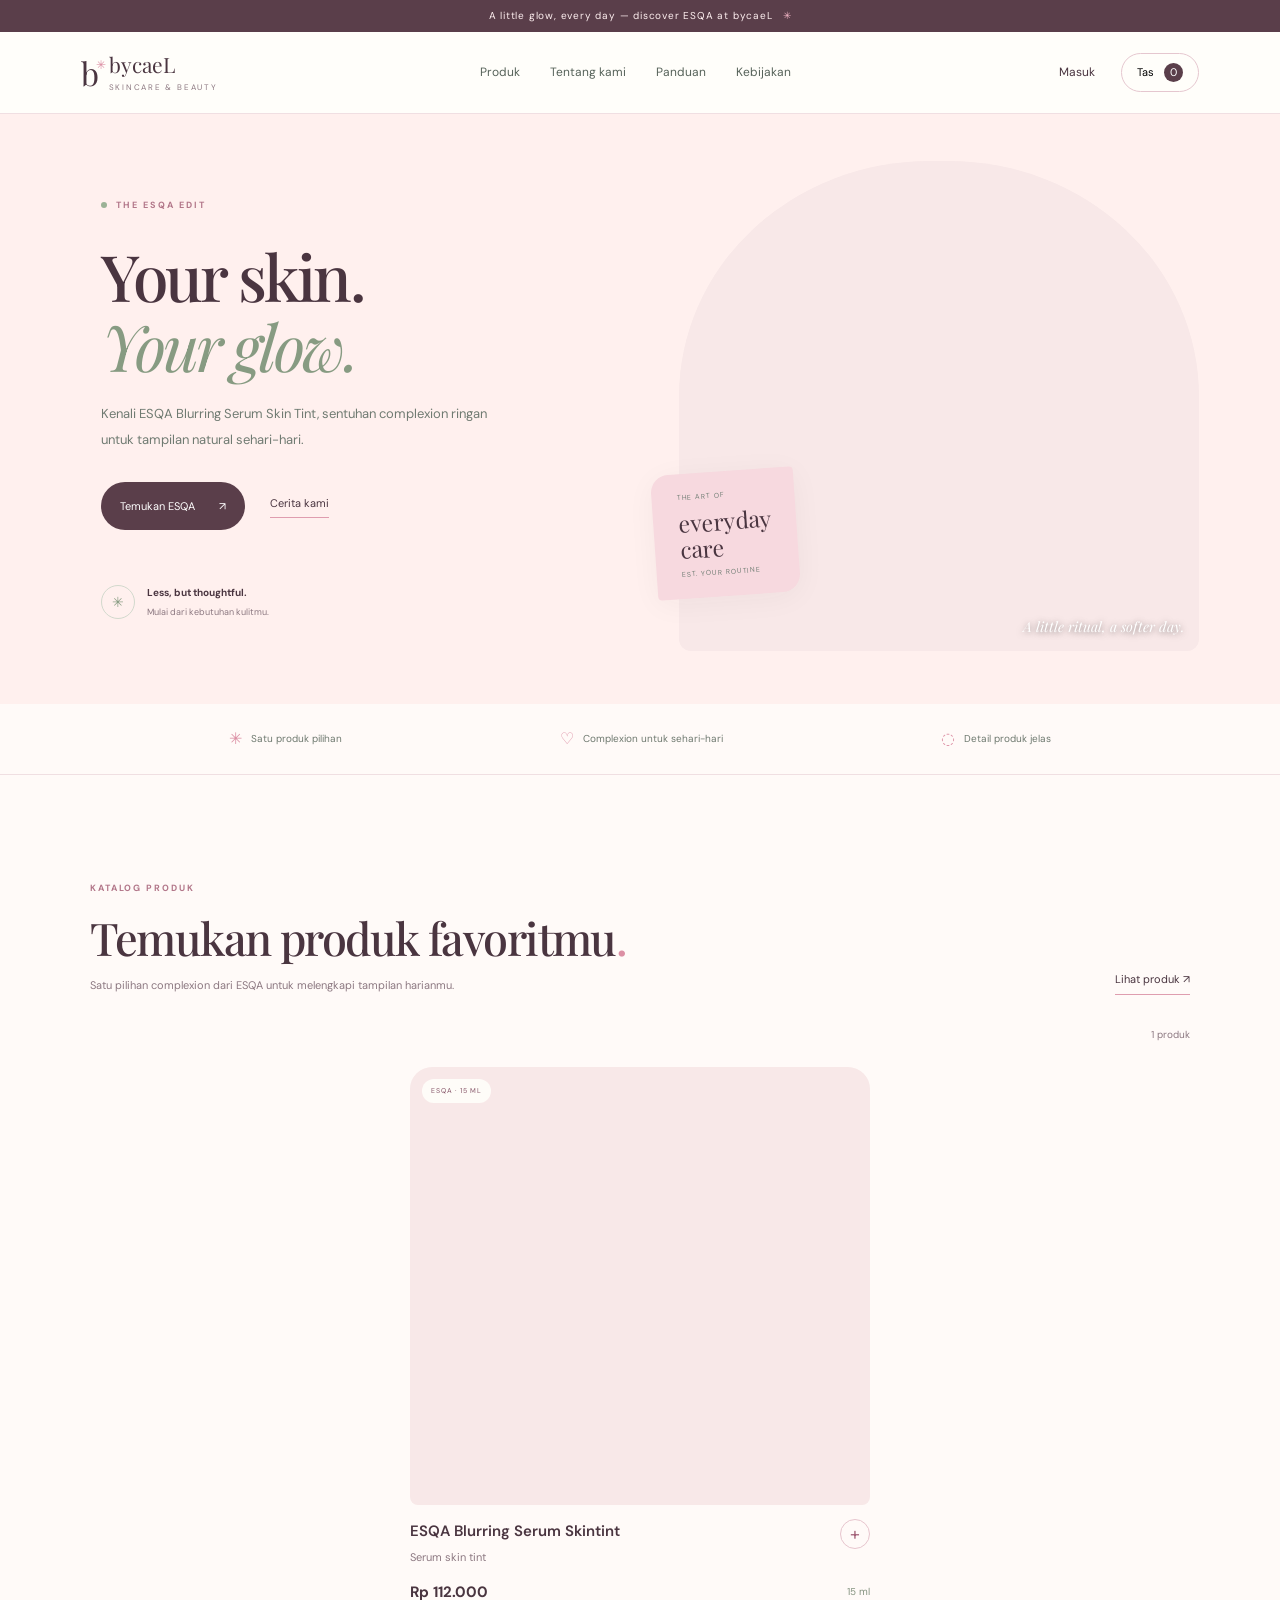
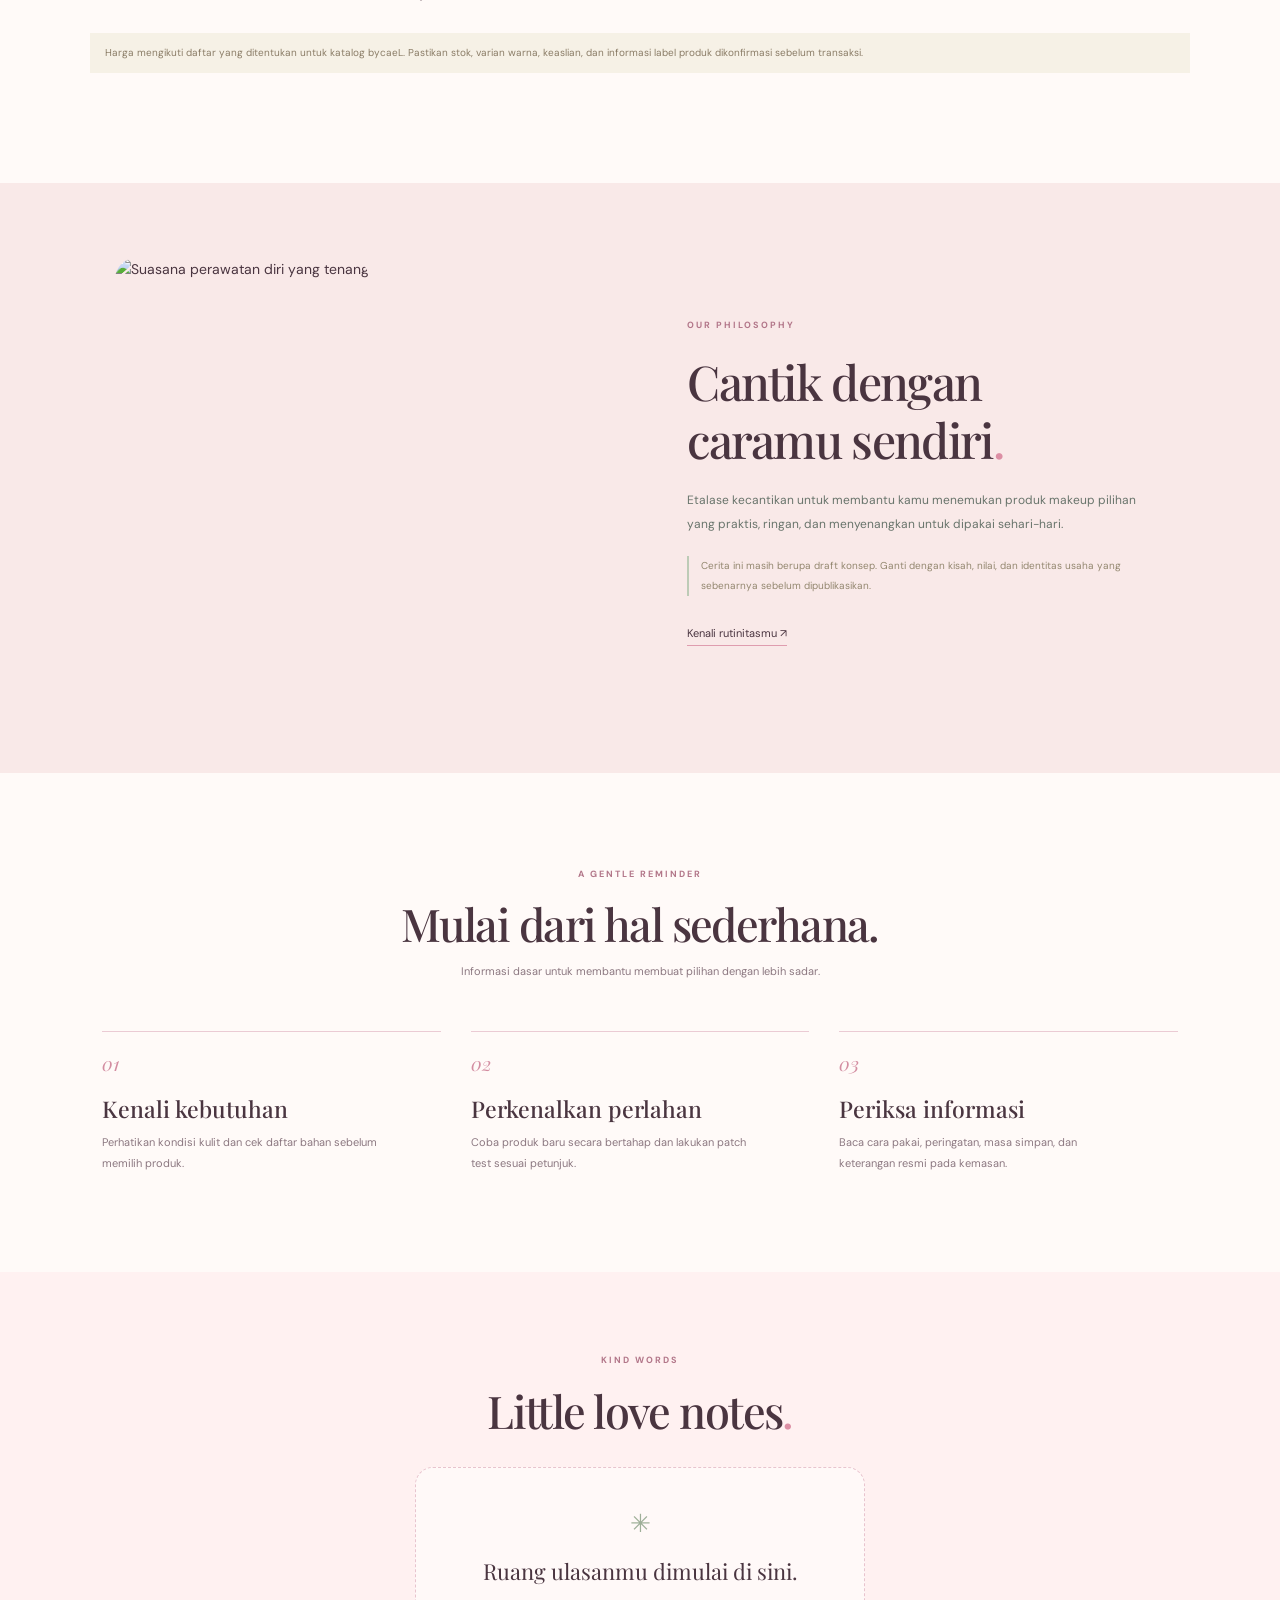
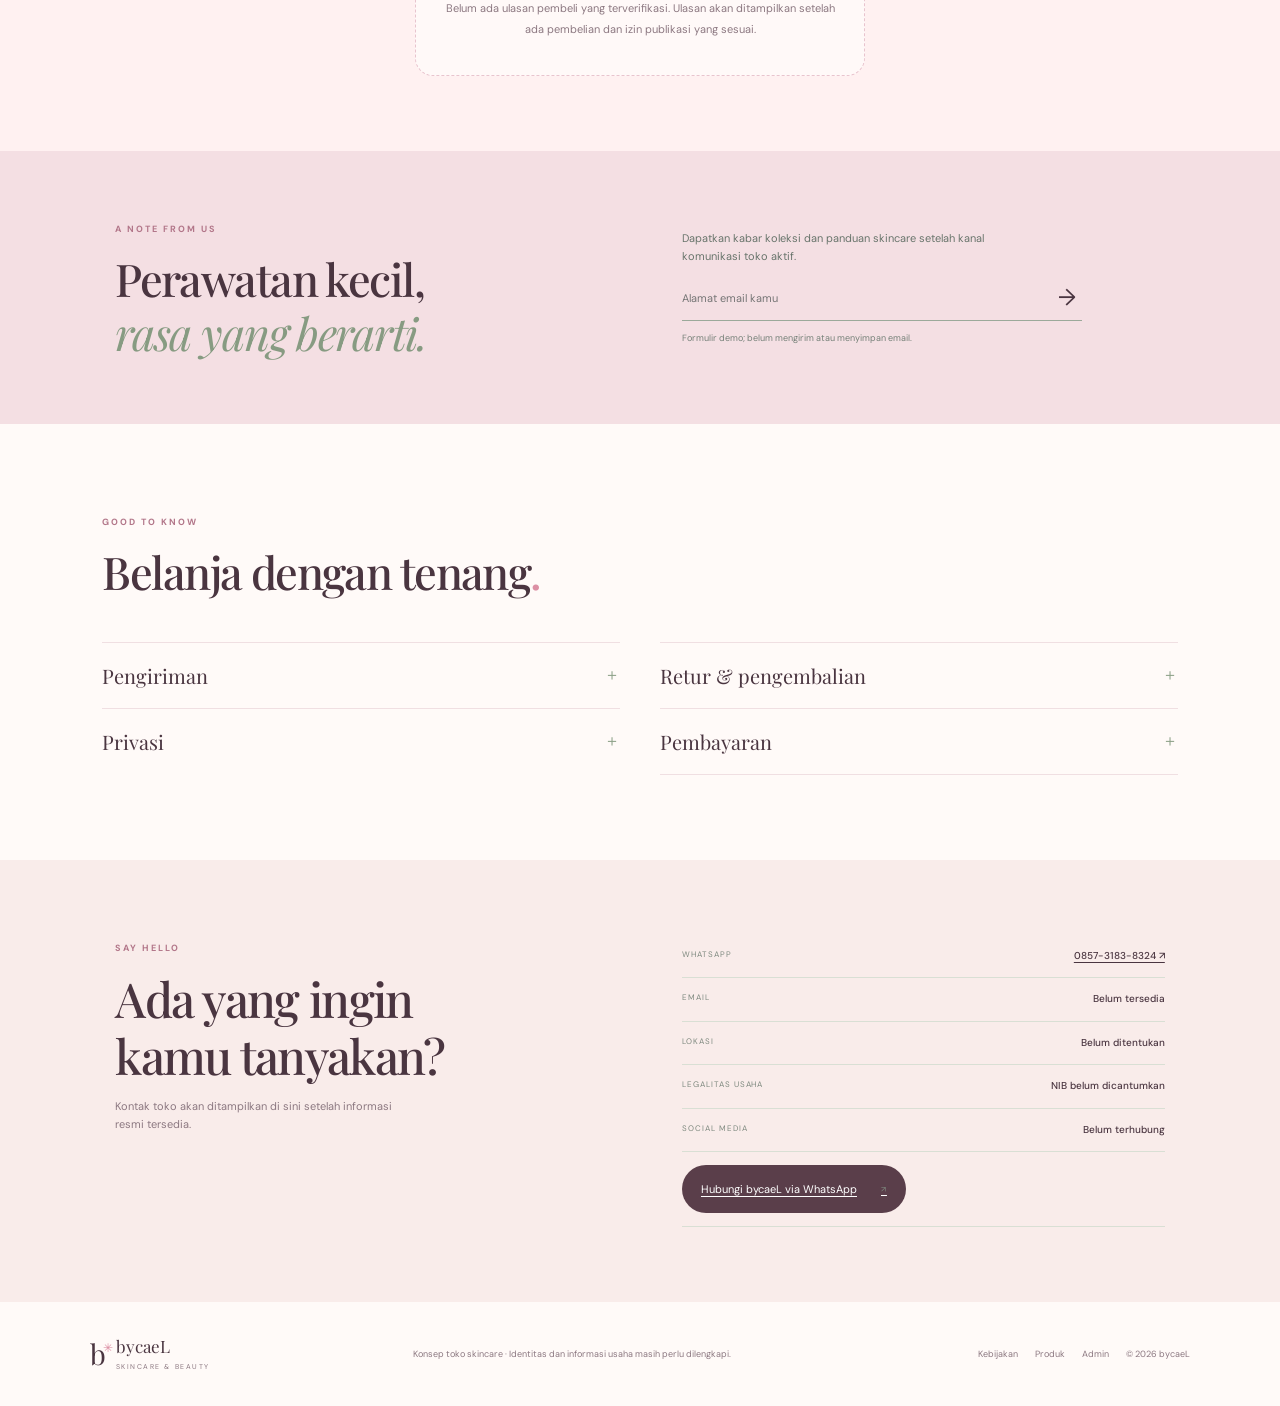
==== commit 356062ba: "Use clear Indonesian storefront labels" ====
--- a/index.html
+++ b/index.html
@@ -18,12 +18,12 @@
 <main>
 <section class="hero" id="home">
   <div class="hero-copy"><span class="eyebrow"><i></i> THE ESQA EDIT</span><h1>Your skin.<br><em>Your glow.</em></h1><p>Kenali ESQA Blurring Serum Skin Tint, sentuhan complexion ringan untuk tampilan natural sehari-hari.</p><div class="hero-cta"><a class="button dark" href="#shop">Temukan ESQA <span>↗</span></a><a class="under-link" href="#story">Cerita kami</a></div><div class="hero-note"><span class="note-icon">✳</span><span><b>Less, but thoughtful.</b><small>Mulai dari kebutuhan kulitmu.</small></span></div></div>
-  <div class="hero-art"><img src="assets/esqa-bycael.jpg" alt="ESQA Blurring Serum Skin Tint"><div class="hero-sticker"><span>THE ART OF</span><b>everyday<br>care</b><span>EST. YOUR ROUTINE</span></div><div class="hero-caption">A little ritual, a softer day.</div></div>
+  <div class="hero-art"><img src="https://aleiaa791.github.io/aleiiyyaa/assets/esqa-bycael.jpg?v=3" alt="ESQA Blurring Serum Skin Tint"><div class="hero-sticker"><span>THE ART OF</span><b>everyday<br>care</b><span>EST. YOUR ROUTINE</span></div><div class="hero-caption">A little ritual, a softer day.</div></div>
 </section>
 <section class="trust-strip"><div><span>✳</span> Satu produk pilihan</div><div><span>♡</span> Complexion untuk sehari-hari</div><div><span>◌</span> Detail produk jelas</div></section>
-<section class="section shop-section" id="shop"><div class="section-heading"><div><span class="eyebrow">THE EDIT</span><h2>Meet your new everyday essential<span class="dot">.</span></h2><p>Satu pilihan complexion dari ESQA untuk melengkapi tampilan harianmu.</p></div><a class="under-link" href="#shop">Lihat produk <span>↗</span></a></div>
+<section class="section shop-section" id="shop"><div class="section-heading"><div><span class="eyebrow">KATALOG PRODUK</span><h2>Temukan produk favoritmu<span class="dot">.</span></h2><p>Satu pilihan complexion dari ESQA untuk melengkapi tampilan harianmu.</p></div><a class="under-link" href="#shop">Lihat produk <span>↗</span></a></div>
 <div class="filter-row"><span class="result-count" id="resultCount">1 produk</span></div><div class="product-grid" id="productGrid">
-<article class="product-card" data-category="beauty"><button class="product-image image-one" data-detail="esqa" aria-label="Lihat detail ESQA Blurring Serum Skin Tint 15ml"><span class="product-tag">ESQA · 15 ML</span><img src="assets/esqa-bycael.jpg" alt="ESQA Blurring Serum Skin Tint"><span class="quick-view">Lihat detail ↗</span></button><div class="product-meta"><div><h3>ESQA Blurring Serum Skintint</h3><p>Serum skin tint</p></div><button class="add-button" data-add="esqa" aria-label="Tambah ESQA Blurring Serum Skintint">+</button></div><div class="product-bottom"><span class="price">Rp 112.000</span><span class="stock">15 ml</span></div></article>
+<article class="product-card" data-category="beauty"><button class="product-image image-one" data-detail="esqa" aria-label="Lihat detail ESQA Blurring Serum Skin Tint 15ml"><span class="product-tag">ESQA · 15 ML</span><img src="https://aleiaa791.github.io/aleiiyyaa/assets/esqa-bycael.jpg?v=3" alt="ESQA Blurring Serum Skin Tint"><span class="quick-view">Lihat detail ↗</span></button><div class="product-meta"><div><h3>ESQA Blurring Serum Skintint</h3><p>Serum skin tint</p></div><button class="add-button" data-add="esqa" aria-label="Tambah ESQA Blurring Serum Skintint">+</button></div><div class="product-bottom"><span class="price">Rp 112.000</span><span class="stock">15 ml</span></div></article>
 
 
 </div><p class="demo-notice">Harga mengikuti daftar yang ditentukan untuk katalog bycaeL. Pastikan stok, varian warna, keaslian, dan informasi label produk dikonfirmasi sebelum transaksi.</p>
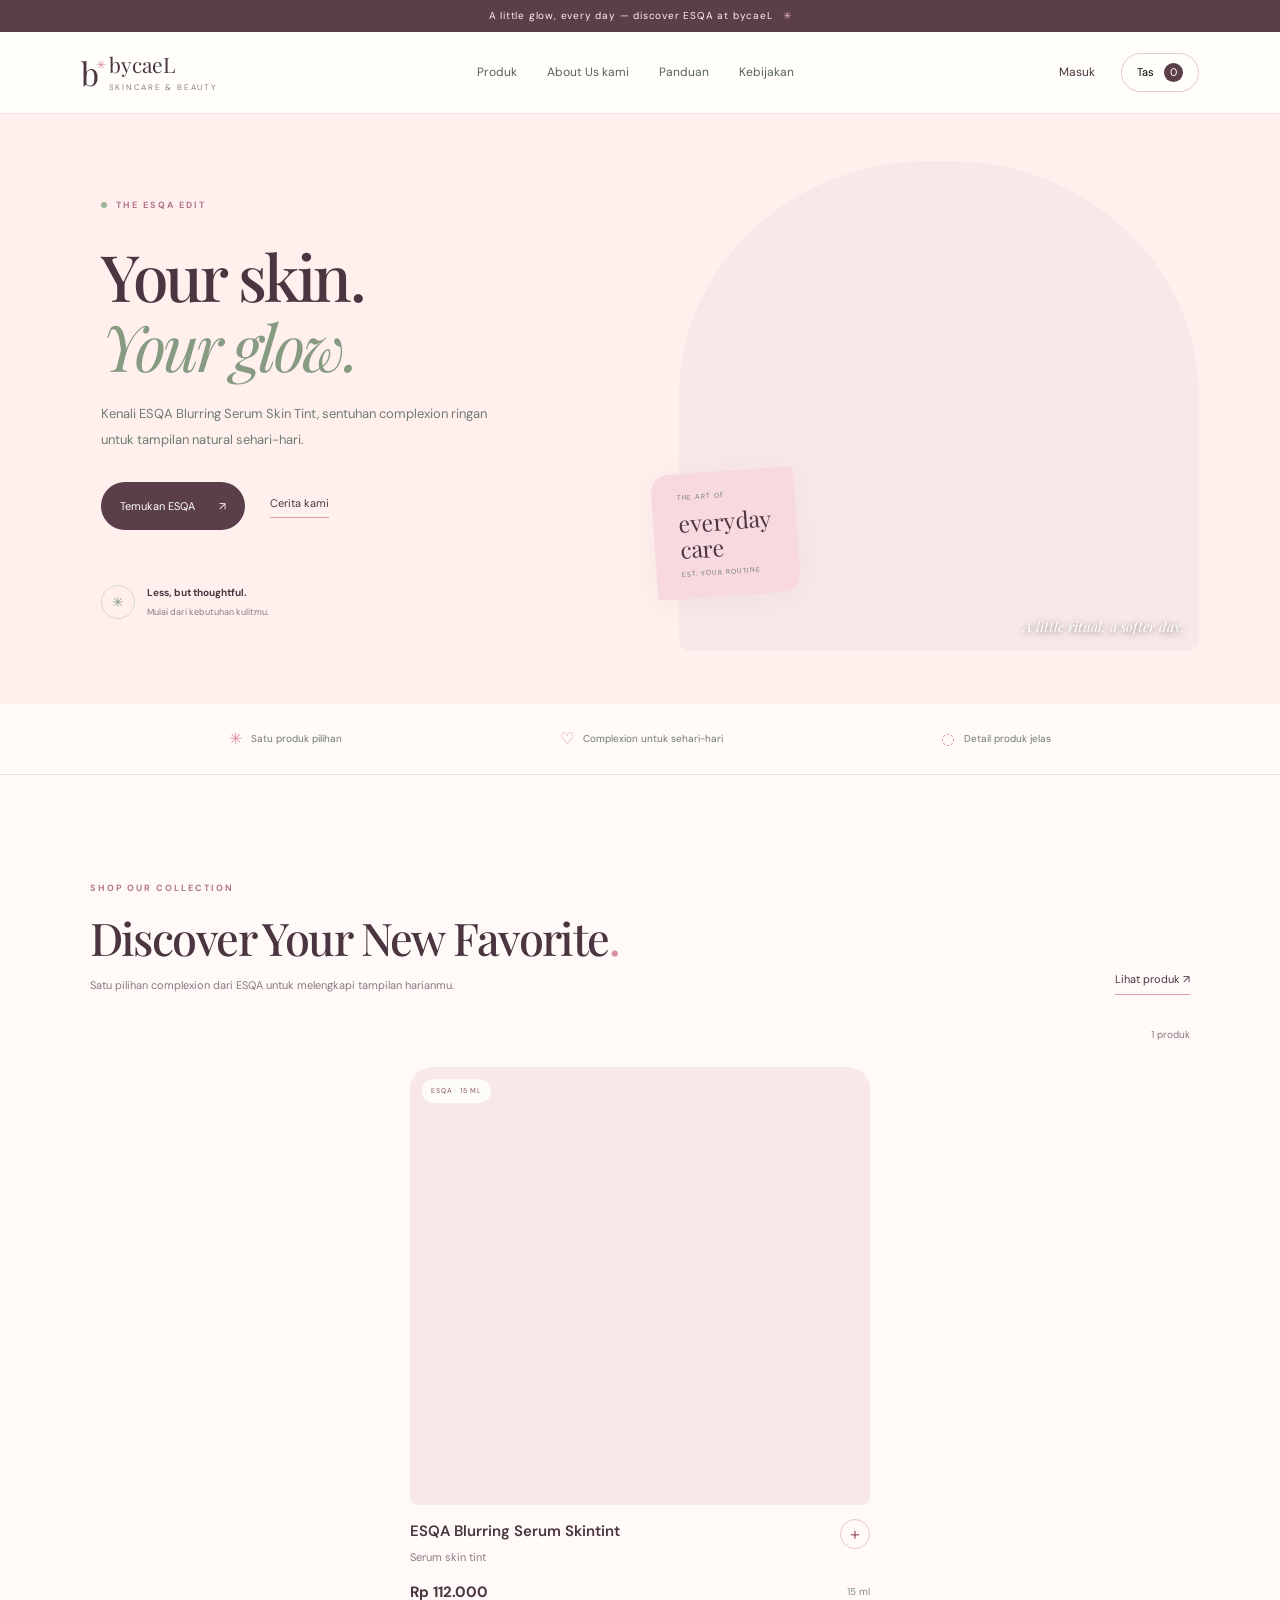
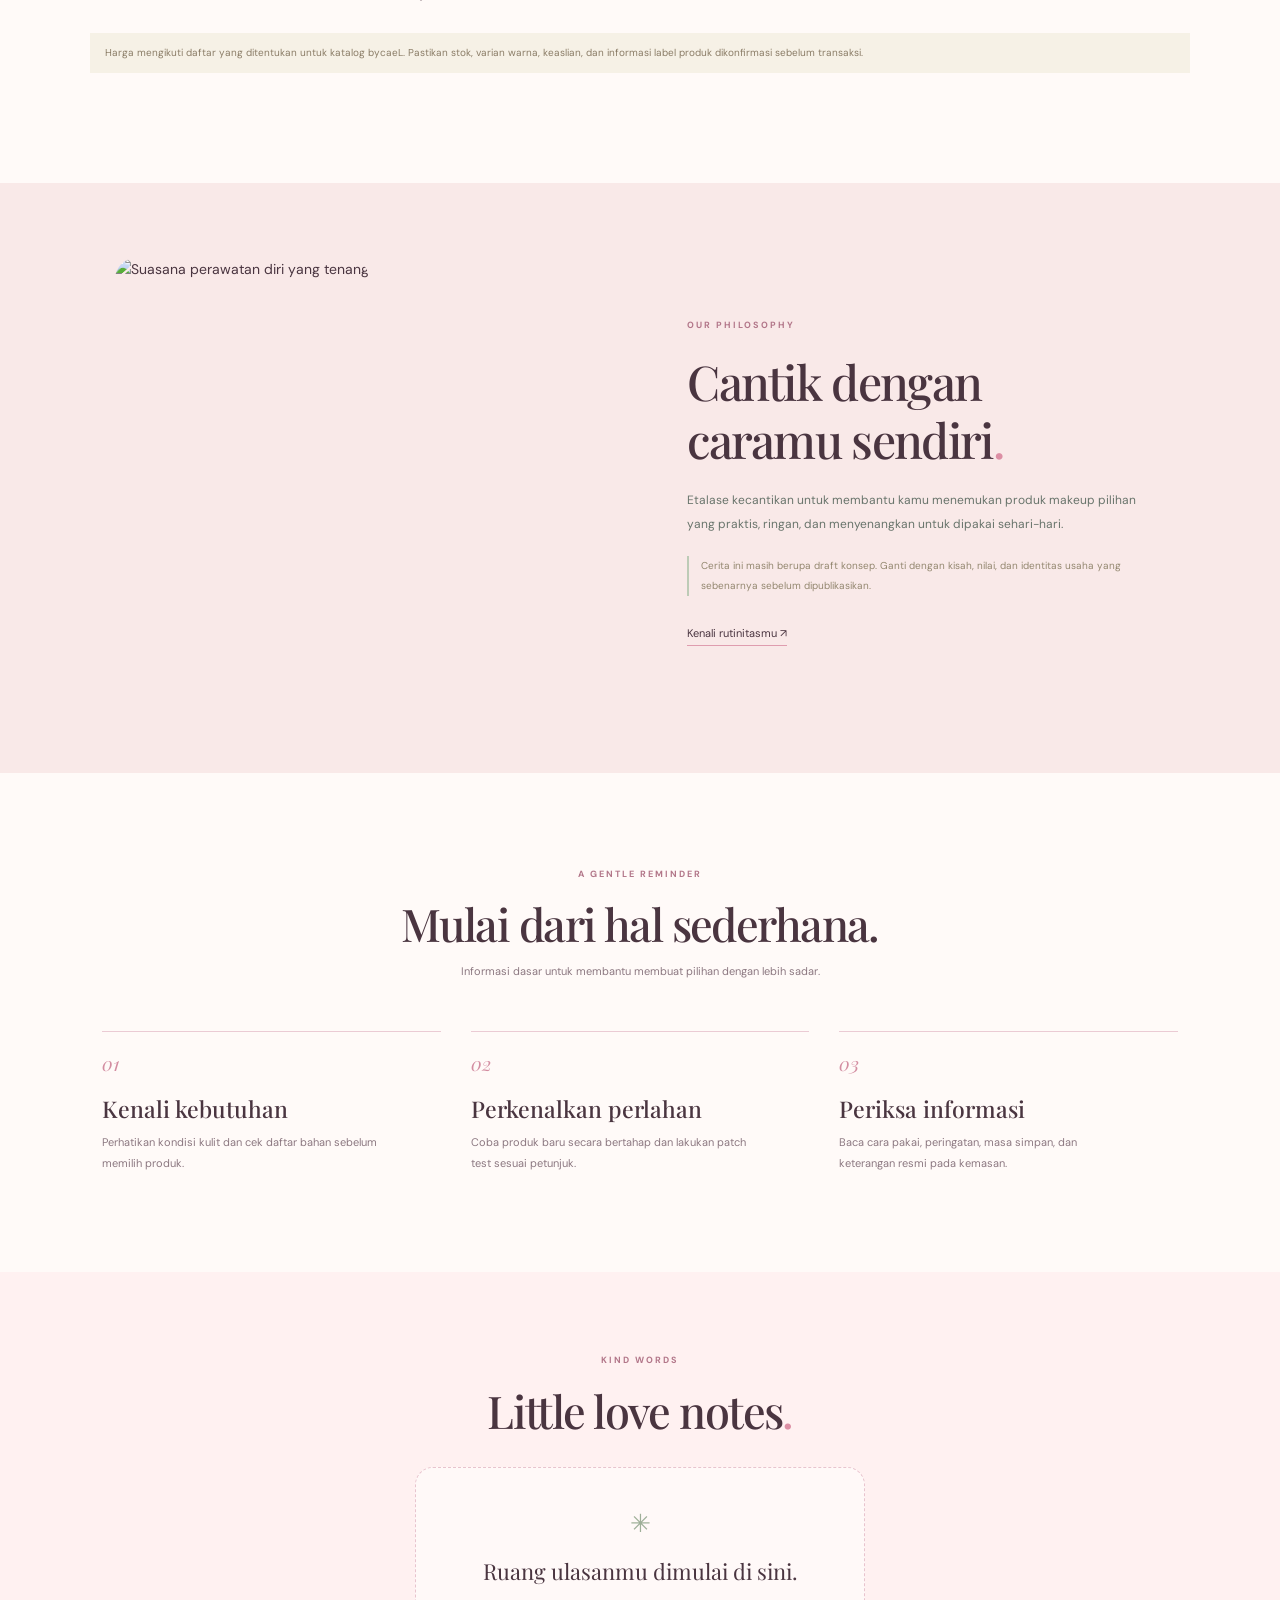
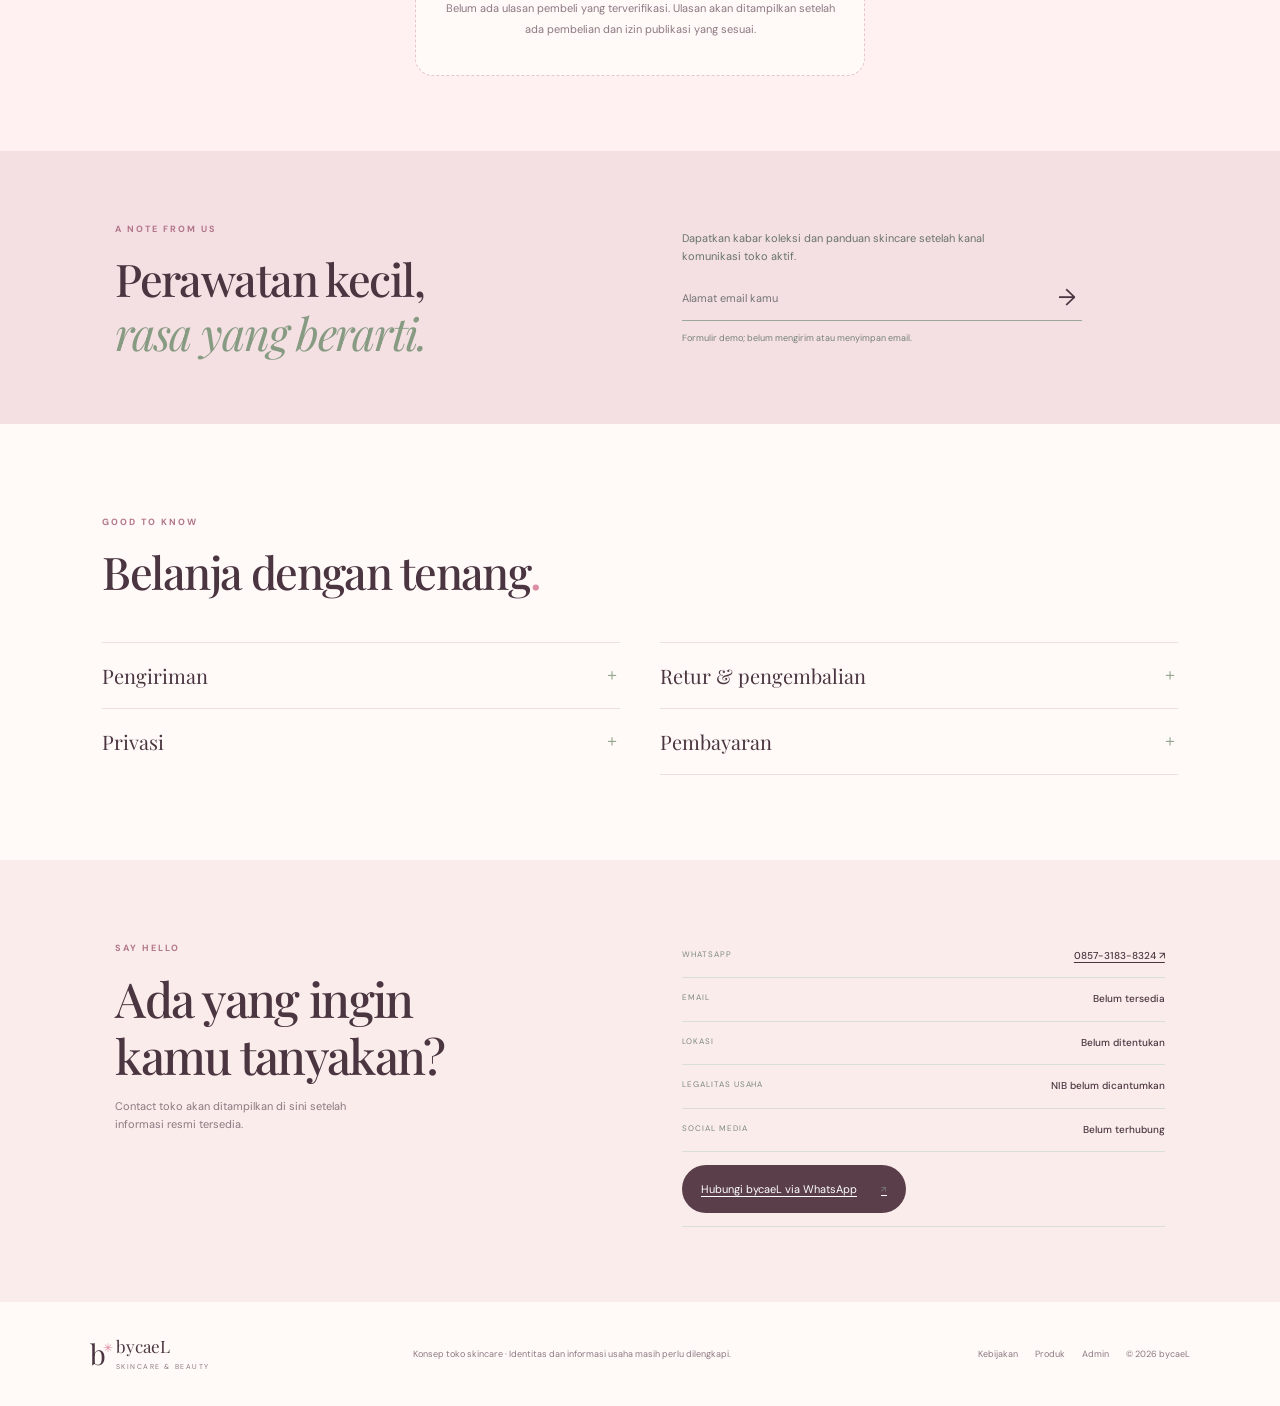
==== commit cd1c1c32: "Set storefront labels to English" ====
--- a/index.html
+++ b/index.html
@@ -12,7 +12,7 @@
 <header class="site-header">
   <a class="brand" href="#home" aria-label="bycaeL beranda"><span class="brand-mark">b<span>✳</span></span><span>bycaeL<small>SKINCARE & BEAUTY</small></span></a>
   <button class="menu-toggle" id="menuToggle" aria-label="Buka menu">☰</button>
-  <nav id="mainNav"><a href="#shop">Produk</a><a href="#story">Tentang kami</a><a href="#care">Panduan</a><a href="#policies">Kebijakan</a></nav>
+  <nav id="mainNav"><a href="#shop">Produk</a><a href="#story">About Us kami</a><a href="#care">Panduan</a><a href="#policies">Kebijakan</a></nav>
   <div class="header-actions"><button class="text-button" id="accountButton">Masuk</button><button class="bag-button" id="cartButton" aria-label="Buka keranjang">Tas <span id="cartCount">0</span></button></div>
 </header>
 <main>
@@ -21,7 +21,7 @@
   <div class="hero-art"><img src="https://aleiaa791.github.io/aleiiyyaa/assets/esqa-bycael.jpg?v=3" alt="ESQA Blurring Serum Skin Tint"><div class="hero-sticker"><span>THE ART OF</span><b>everyday<br>care</b><span>EST. YOUR ROUTINE</span></div><div class="hero-caption">A little ritual, a softer day.</div></div>
 </section>
 <section class="trust-strip"><div><span>✳</span> Satu produk pilihan</div><div><span>♡</span> Complexion untuk sehari-hari</div><div><span>◌</span> Detail produk jelas</div></section>
-<section class="section shop-section" id="shop"><div class="section-heading"><div><span class="eyebrow">KATALOG PRODUK</span><h2>Temukan produk favoritmu<span class="dot">.</span></h2><p>Satu pilihan complexion dari ESQA untuk melengkapi tampilan harianmu.</p></div><a class="under-link" href="#shop">Lihat produk <span>↗</span></a></div>
+<section class="section shop-section" id="shop"><div class="section-heading"><div><span class="eyebrow">SHOP OUR COLLECTION</span><h2>Discover Your New Favorite<span class="dot">.</span></h2><p>Satu pilihan complexion dari ESQA untuk melengkapi tampilan harianmu.</p></div><a class="under-link" href="#shop">Lihat produk <span>↗</span></a></div>
 <div class="filter-row"><span class="result-count" id="resultCount">1 produk</span></div><div class="product-grid" id="productGrid">
 <article class="product-card" data-category="beauty"><button class="product-image image-one" data-detail="esqa" aria-label="Lihat detail ESQA Blurring Serum Skin Tint 15ml"><span class="product-tag">ESQA · 15 ML</span><img src="https://aleiaa791.github.io/aleiiyyaa/assets/esqa-bycael.jpg?v=3" alt="ESQA Blurring Serum Skin Tint"><span class="quick-view">Lihat detail ↗</span></button><div class="product-meta"><div><h3>ESQA Blurring Serum Skintint</h3><p>Serum skin tint</p></div><button class="add-button" data-add="esqa" aria-label="Tambah ESQA Blurring Serum Skintint">+</button></div><div class="product-bottom"><span class="price">Rp 112.000</span><span class="stock">15 ml</span></div></article>
 
@@ -33,7 +33,7 @@
 <section class="review-section"><div class="review-top"><span class="eyebrow">KIND WORDS</span><h2>Little love notes<span class="dot">.</span></h2></div><div class="review-empty"><span class="review-flower">✳</span><h3>Ruang ulasanmu dimulai di sini.</h3><p>Belum ada ulasan pembeli yang terverifikasi. Ulasan akan ditampilkan setelah ada pembelian dan izin publikasi yang sesuai.</p></div></section>
 <section class="newsletter"><div><span class="eyebrow">A NOTE FROM US</span><h2>Perawatan kecil,<br><em>rasa yang berarti.</em></h2></div><div><p>Dapatkan kabar koleksi dan panduan skincare setelah kanal komunikasi toko aktif.</p><form id="newsletterForm"><label class="sr-only" for="newsletterEmail">Email</label><input id="newsletterEmail" type="email" placeholder="Alamat email kamu" required><button type="submit" aria-label="Daftar newsletter">→</button></form><small id="newsletterMessage">Formulir demo; belum mengirim atau menyimpan email.</small></div></section>
 <section class="policies-section" id="policies"><div class="section-heading"><div><span class="eyebrow">GOOD TO KNOW</span><h2>Belanja dengan tenang<span class="dot">.</span></h2></div></div><div class="policy-grid"><details><summary>Pengiriman <span>＋</span></summary><p>Estimasi ongkir, kurir, dan waktu pengiriman belum ditentukan. Konfirmasi biaya serta alamat sebelum pesanan diproses.</p></details><details><summary>Retur & pengembalian <span>＋</span></summary><p>Syarat retur, kondisi barang, batas waktu, dan prosedur pengembalian dana perlu ditetapkan oleh pemilik toko sebelum transaksi.</p></details><details><summary>Privasi <span>＋</span></summary><p>Jangan memasukkan data pelanggan ke sistem produksi sebelum kebijakan privasi, tujuan pemrosesan, masa simpan, dan kanal permintaan penghapusan data ditetapkan.</p></details><details><summary>Pembayaran <span>＋</span></summary><p>Pembayaran online belum diaktifkan. Gunakan penyedia pembayaran resmi dan verifikasi status transaksi di server sebelum menandai pesanan sebagai dibayar. Jangan kirim data kartu ke situs ini.</p></details></div></section>
-<section class="contact-section"><div><span class="eyebrow">SAY HELLO</span><h2>Ada yang ingin<br>kamu tanyakan?</h2><p>Kontak toko akan ditampilkan di sini setelah informasi resmi tersedia.</p></div><div class="contact-list"><div><span>WHATSAPP</span><b><a href="https://wa.me/6285731838324" target="_blank" rel="noopener noreferrer">0857-3183-8324 ↗</a></b></div><div><span>EMAIL</span><b>Belum tersedia</b></div><div><span>LOKASI</span><b>Belum ditentukan</b></div><div><span>LEGALITAS USAHA</span><b>NIB belum dicantumkan</b></div><div><span>SOCIAL MEDIA</span><b>Belum terhubung</b></div><div class="contact-cta"><a class="button dark" href="https://wa.me/6285731838324" target="_blank" rel="noopener noreferrer">Hubungi bycaeL via WhatsApp <span>↗</span></a></div></div></section>
+<section class="contact-section"><div><span class="eyebrow">SAY HELLO</span><h2>Ada yang ingin<br>kamu tanyakan?</h2><p>Contact toko akan ditampilkan di sini setelah informasi resmi tersedia.</p></div><div class="contact-list"><div><span>WHATSAPP</span><b><a href="https://wa.me/6285731838324" target="_blank" rel="noopener noreferrer">0857-3183-8324 ↗</a></b></div><div><span>EMAIL</span><b>Belum tersedia</b></div><div><span>LOKASI</span><b>Belum ditentukan</b></div><div><span>LEGALITAS USAHA</span><b>NIB belum dicantumkan</b></div><div><span>SOCIAL MEDIA</span><b>Belum terhubung</b></div><div class="contact-cta"><a class="button dark" href="https://wa.me/6285731838324" target="_blank" rel="noopener noreferrer">Hubungi bycaeL via WhatsApp <span>↗</span></a></div></div></section>
 </main>
 <footer><a class="brand footer-brand" href="#home"><span class="brand-mark">b<span>✳</span></span><span>bycaeL<small>SKINCARE & BEAUTY</small></span></a><p>Konsep toko skincare · Identitas dan informasi usaha masih perlu dilengkapi.</p><div><a href="#policies">Kebijakan</a><a href="#shop">Produk</a><a href="admin.html">Admin</a><span>© <span id="year"></span> bycaeL</span></div></footer>
 <div class="overlay" id="modalOverlay" hidden><section class="modal" role="dialog" aria-modal="true" aria-labelledby="modalTitle"><button class="modal-close" id="modalClose" aria-label="Tutup">×</button><div id="modalContent"></div></section></div>
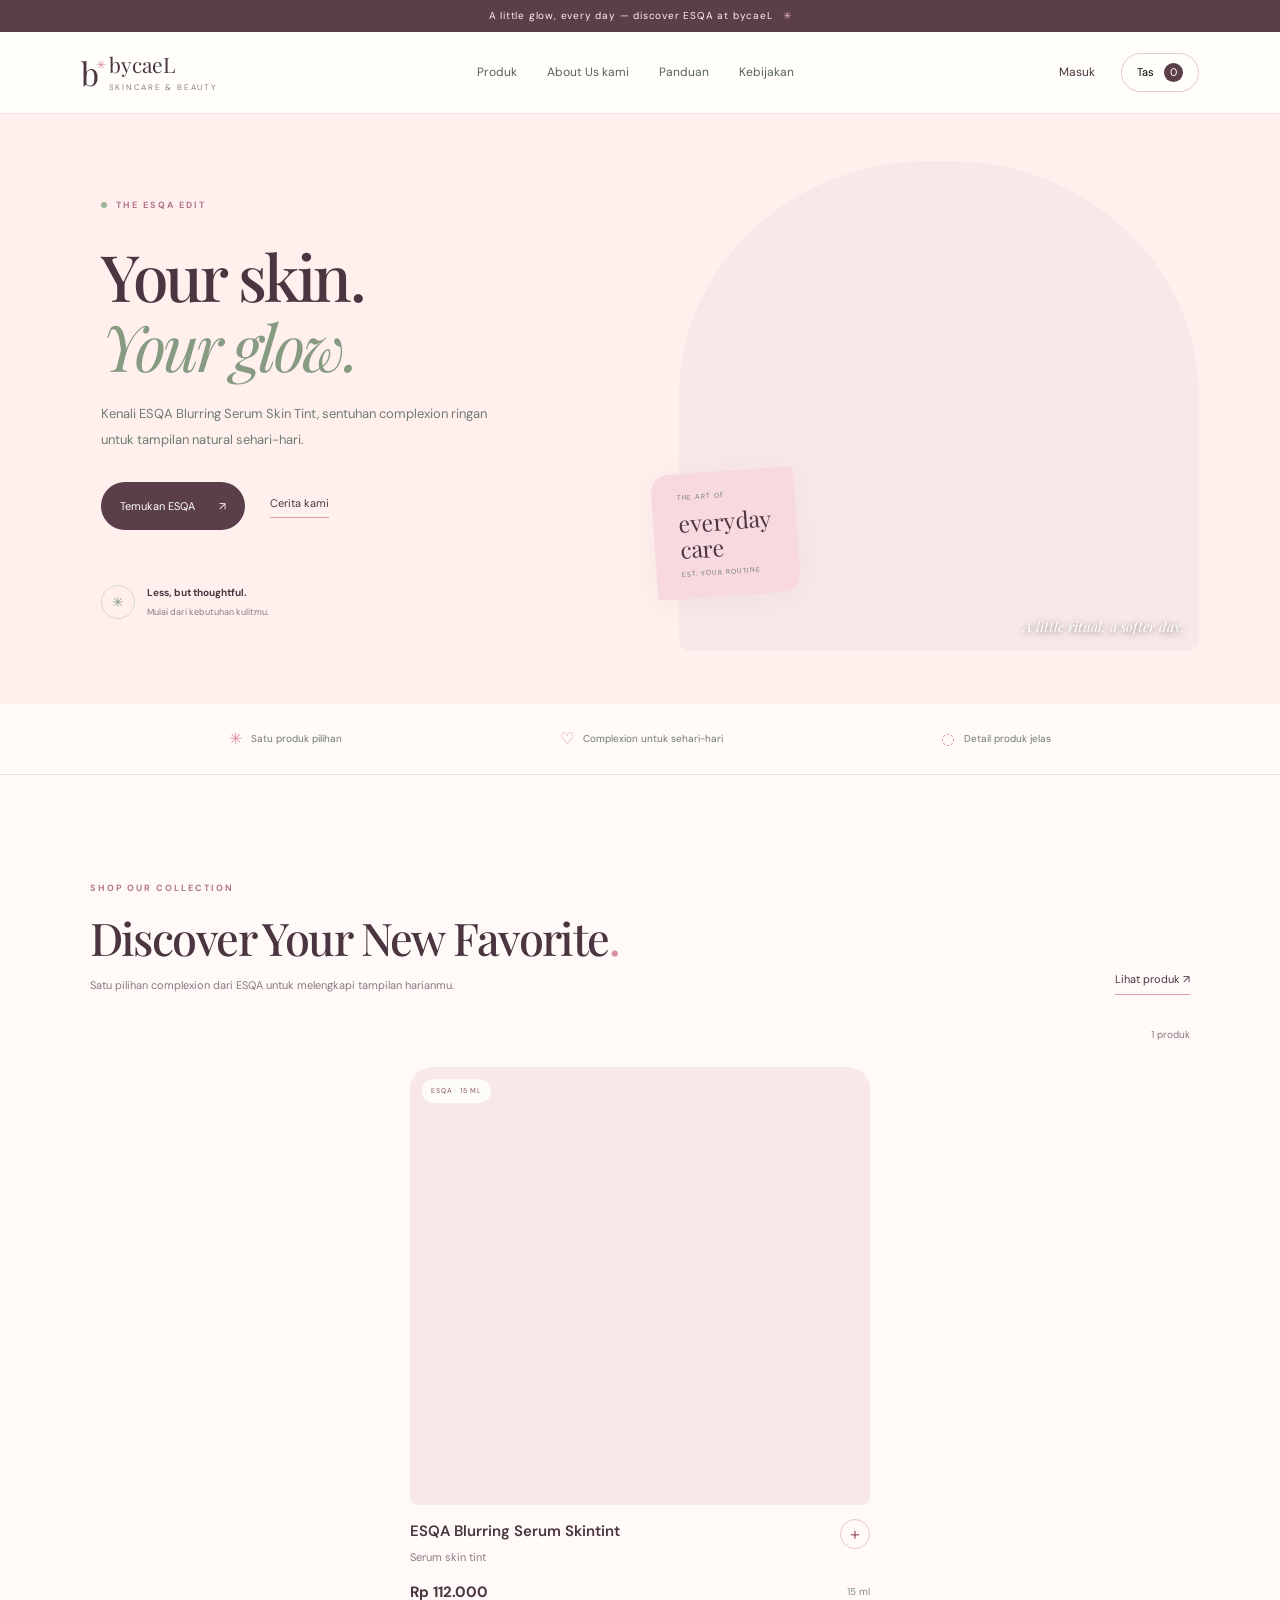
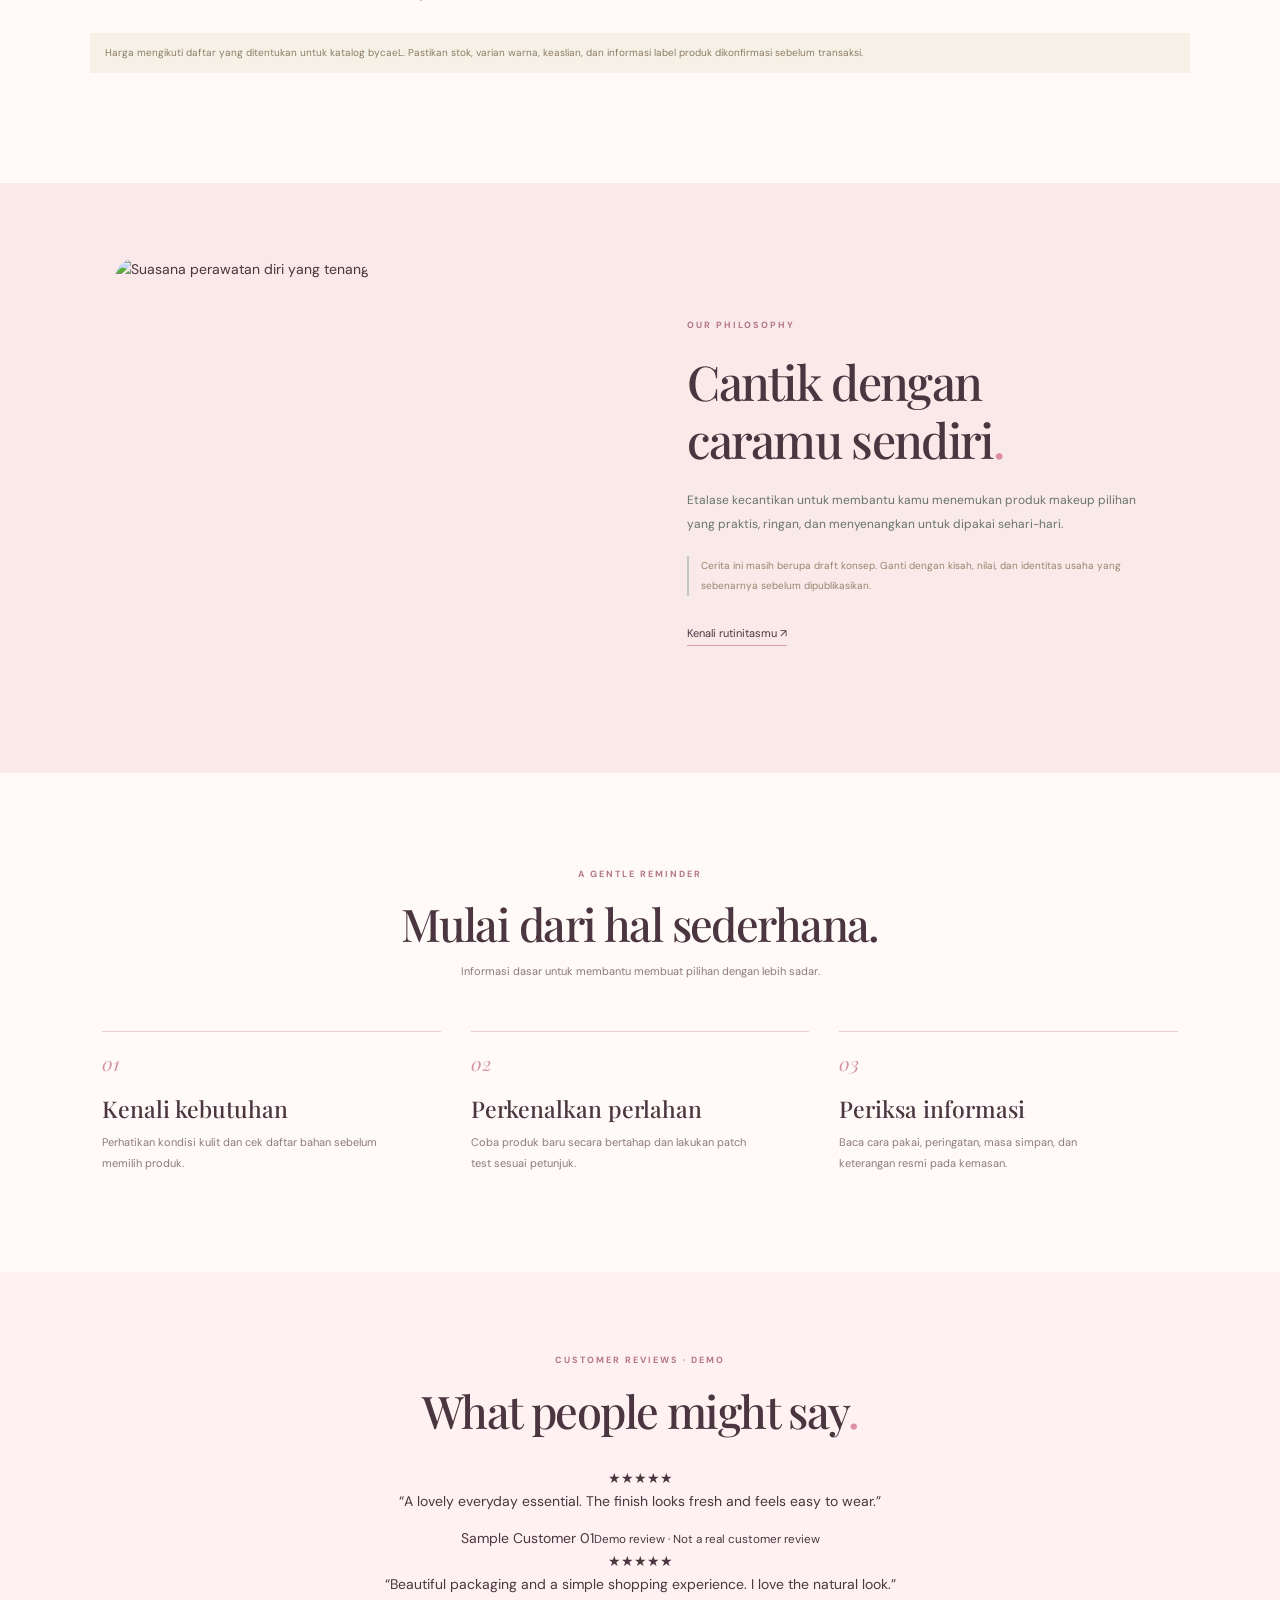
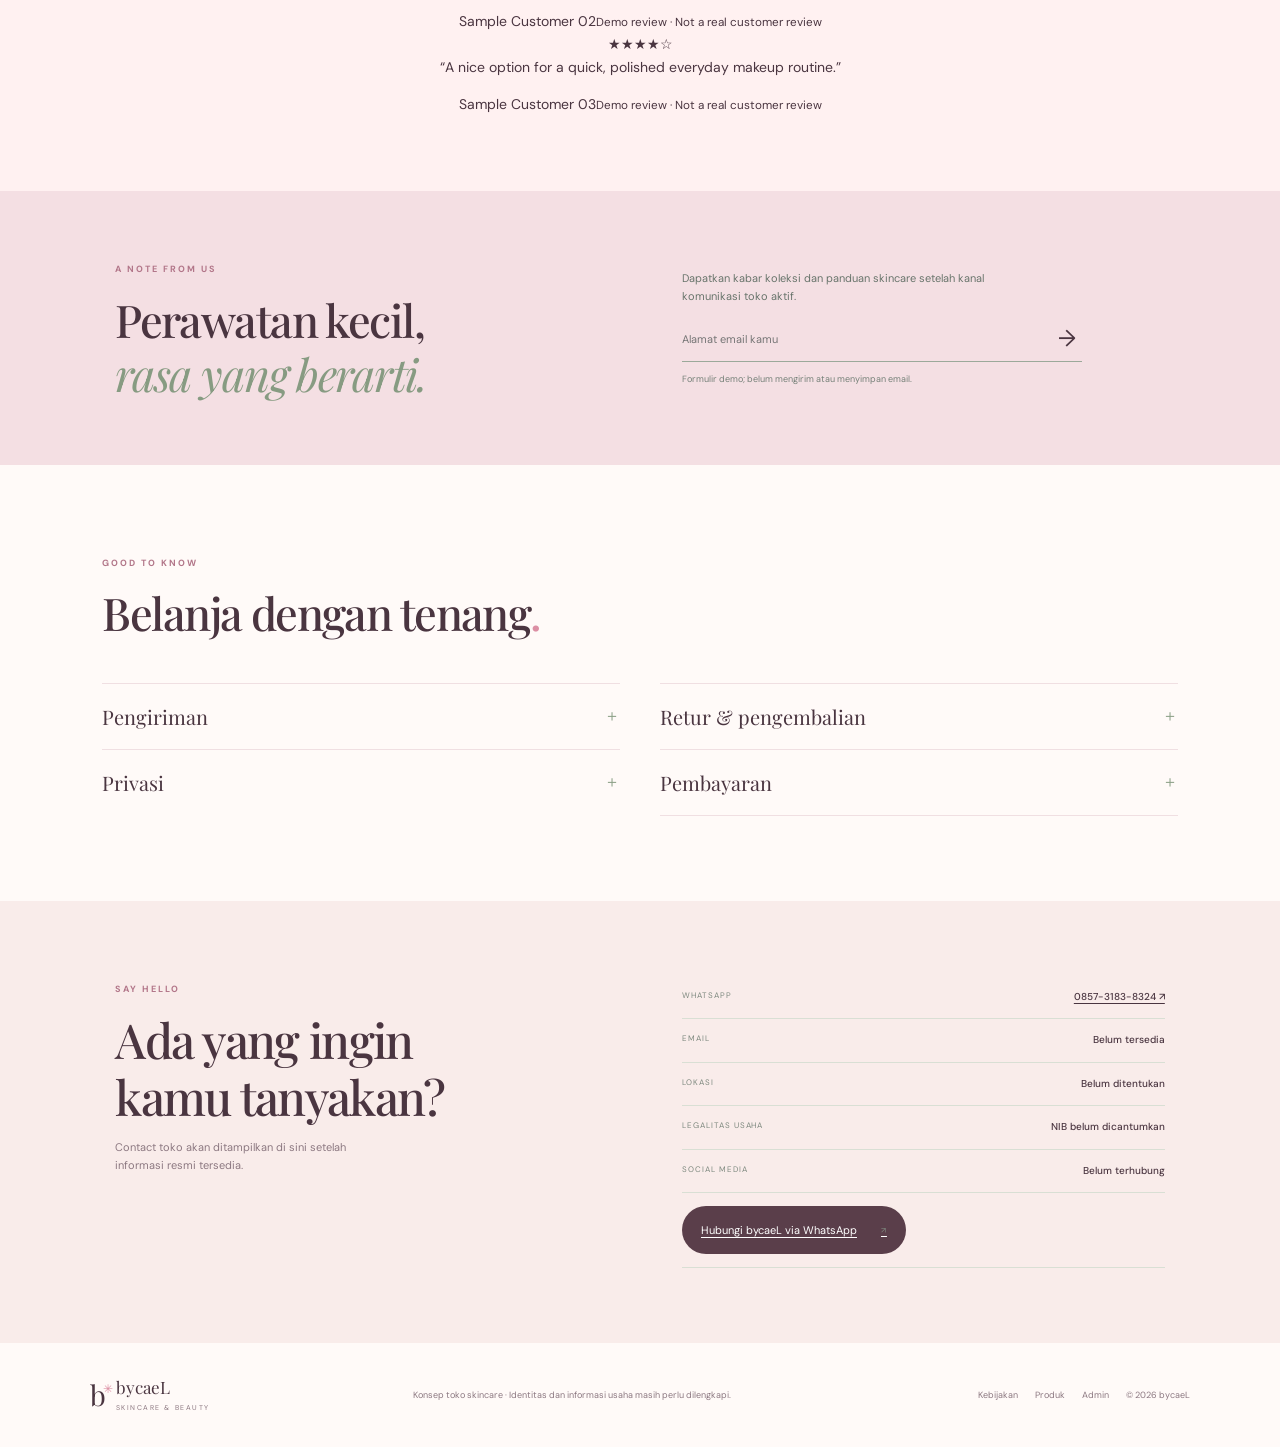
==== commit 0660aed9: "Add clearly labeled demo customer reviews" ====
--- a/index.html
+++ b/index.html
@@ -30,7 +30,7 @@
 </section>
 <section class="story-section" id="story"><div class="story-image"><img src="https://images.unsplash.com/photo-1534528741775-53994a69daeb?auto=format&fit=crop&w=1000&q=85" alt="Suasana perawatan diri yang tenang"></div><div class="story-copy"><span class="eyebrow">OUR PHILOSOPHY</span><h2>Cantik dengan caramu sendiri<span class="dot">.</span></h2><p>Etalase kecantikan untuk membantu kamu menemukan produk makeup pilihan yang praktis, ringan, dan menyenangkan untuk dipakai sehari-hari.</p><p class="placeholder-copy">Cerita ini masih berupa draft konsep. Ganti dengan kisah, nilai, dan identitas usaha yang sebenarnya sebelum dipublikasikan.</p><a class="under-link" href="#care">Kenali rutinitasmu ↗</a></div></section>
 <section class="care-section" id="care"><div class="care-heading"><span class="eyebrow">A GENTLE REMINDER</span><h2>Mulai dari hal sederhana.</h2><p>Informasi dasar untuk membantu membuat pilihan dengan lebih sadar.</p></div><div class="care-grid"><article><span>01</span><h3>Kenali kebutuhan</h3><p>Perhatikan kondisi kulit dan cek daftar bahan sebelum memilih produk.</p></article><article><span>02</span><h3>Perkenalkan perlahan</h3><p>Coba produk baru secara bertahap dan lakukan patch test sesuai petunjuk.</p></article><article><span>03</span><h3>Periksa informasi</h3><p>Baca cara pakai, peringatan, masa simpan, dan keterangan resmi pada kemasan.</p></article></div></section>
-<section class="review-section"><div class="review-top"><span class="eyebrow">KIND WORDS</span><h2>Little love notes<span class="dot">.</span></h2></div><div class="review-empty"><span class="review-flower">✳</span><h3>Ruang ulasanmu dimulai di sini.</h3><p>Belum ada ulasan pembeli yang terverifikasi. Ulasan akan ditampilkan setelah ada pembelian dan izin publikasi yang sesuai.</p></div></section>
+<section class="review-section"><div class="review-top"><span class="eyebrow">CUSTOMER REVIEWS · DEMO</span><h2>What people might say<span class="dot">.</span></h2></div><div class="review-grid"><article class="review-card"><div class="review-stars" aria-label="5 out of 5 stars">★★★★★</div><p>“A lovely everyday essential. The finish looks fresh and feels easy to wear.”</p><span class="review-author">Sample Customer 01</span><small>Demo review · Not a real customer review</small></article><article class="review-card"><div class="review-stars" aria-label="5 out of 5 stars">★★★★★</div><p>“Beautiful packaging and a simple shopping experience. I love the natural look.”</p><span class="review-author">Sample Customer 02</span><small>Demo review · Not a real customer review</small></article><article class="review-card"><div class="review-stars" aria-label="4 out of 5 stars">★★★★☆</div><p>“A nice option for a quick, polished everyday makeup routine.”</p><span class="review-author">Sample Customer 03</span><small>Demo review · Not a real customer review</small></article></div></section>
 <section class="newsletter"><div><span class="eyebrow">A NOTE FROM US</span><h2>Perawatan kecil,<br><em>rasa yang berarti.</em></h2></div><div><p>Dapatkan kabar koleksi dan panduan skincare setelah kanal komunikasi toko aktif.</p><form id="newsletterForm"><label class="sr-only" for="newsletterEmail">Email</label><input id="newsletterEmail" type="email" placeholder="Alamat email kamu" required><button type="submit" aria-label="Daftar newsletter">→</button></form><small id="newsletterMessage">Formulir demo; belum mengirim atau menyimpan email.</small></div></section>
 <section class="policies-section" id="policies"><div class="section-heading"><div><span class="eyebrow">GOOD TO KNOW</span><h2>Belanja dengan tenang<span class="dot">.</span></h2></div></div><div class="policy-grid"><details><summary>Pengiriman <span>＋</span></summary><p>Estimasi ongkir, kurir, dan waktu pengiriman belum ditentukan. Konfirmasi biaya serta alamat sebelum pesanan diproses.</p></details><details><summary>Retur & pengembalian <span>＋</span></summary><p>Syarat retur, kondisi barang, batas waktu, dan prosedur pengembalian dana perlu ditetapkan oleh pemilik toko sebelum transaksi.</p></details><details><summary>Privasi <span>＋</span></summary><p>Jangan memasukkan data pelanggan ke sistem produksi sebelum kebijakan privasi, tujuan pemrosesan, masa simpan, dan kanal permintaan penghapusan data ditetapkan.</p></details><details><summary>Pembayaran <span>＋</span></summary><p>Pembayaran online belum diaktifkan. Gunakan penyedia pembayaran resmi dan verifikasi status transaksi di server sebelum menandai pesanan sebagai dibayar. Jangan kirim data kartu ke situs ini.</p></details></div></section>
 <section class="contact-section"><div><span class="eyebrow">SAY HELLO</span><h2>Ada yang ingin<br>kamu tanyakan?</h2><p>Contact toko akan ditampilkan di sini setelah informasi resmi tersedia.</p></div><div class="contact-list"><div><span>WHATSAPP</span><b><a href="https://wa.me/6285731838324" target="_blank" rel="noopener noreferrer">0857-3183-8324 ↗</a></b></div><div><span>EMAIL</span><b>Belum tersedia</b></div><div><span>LOKASI</span><b>Belum ditentukan</b></div><div><span>LEGALITAS USAHA</span><b>NIB belum dicantumkan</b></div><div><span>SOCIAL MEDIA</span><b>Belum terhubung</b></div><div class="contact-cta"><a class="button dark" href="https://wa.me/6285731838324" target="_blank" rel="noopener noreferrer">Hubungi bycaeL via WhatsApp <span>↗</span></a></div></div></section>
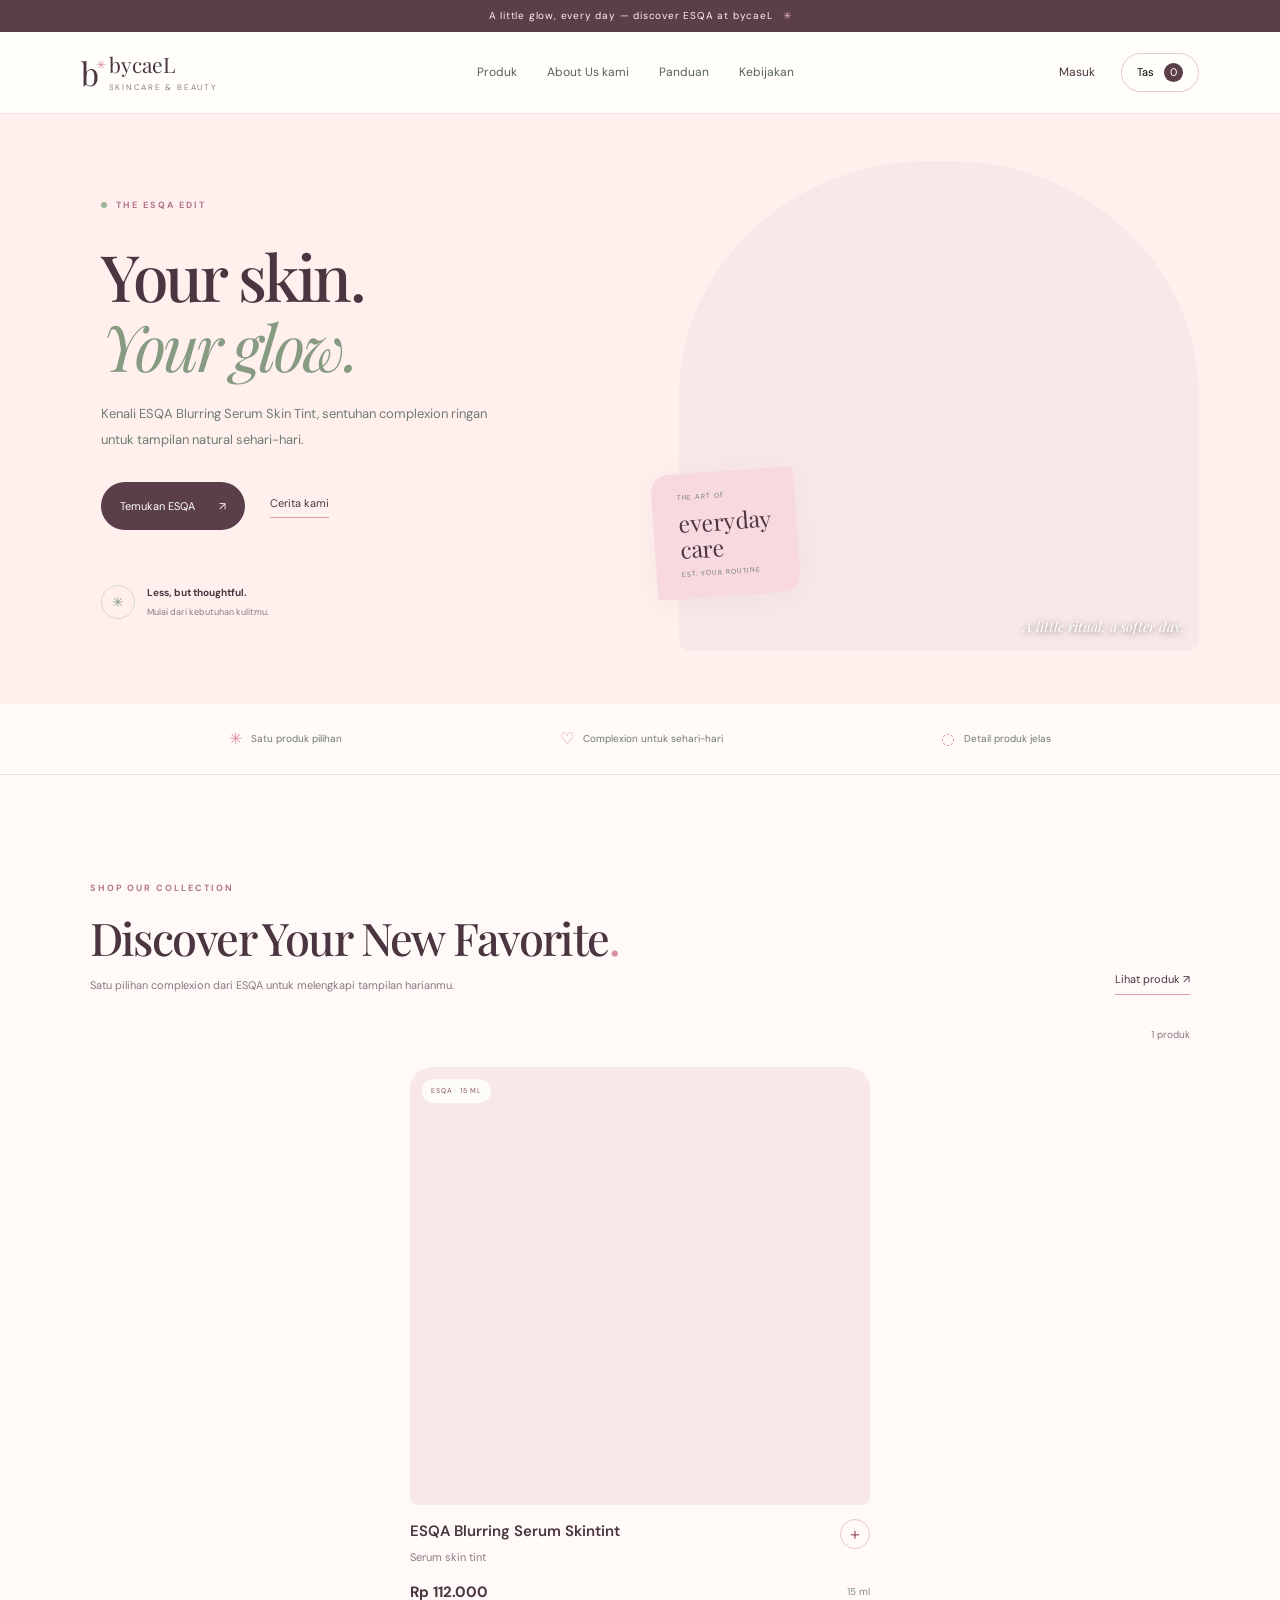
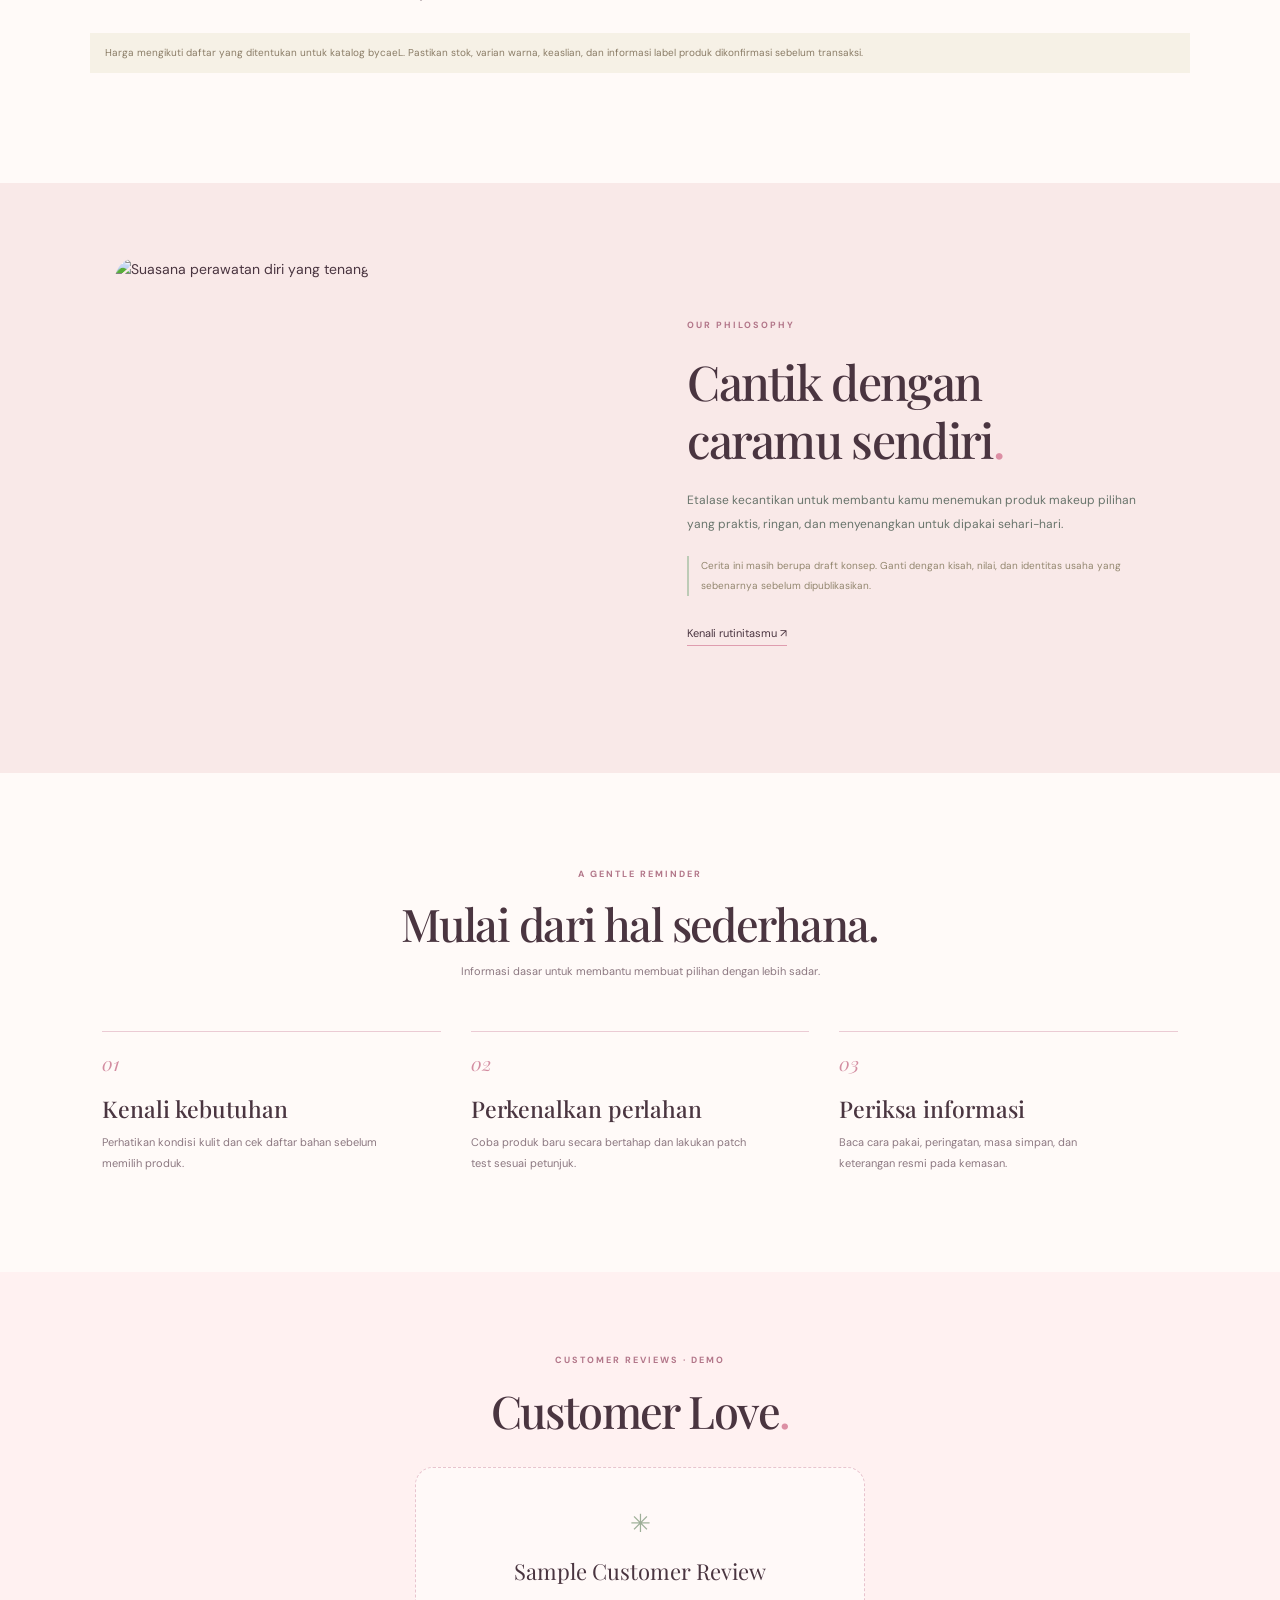
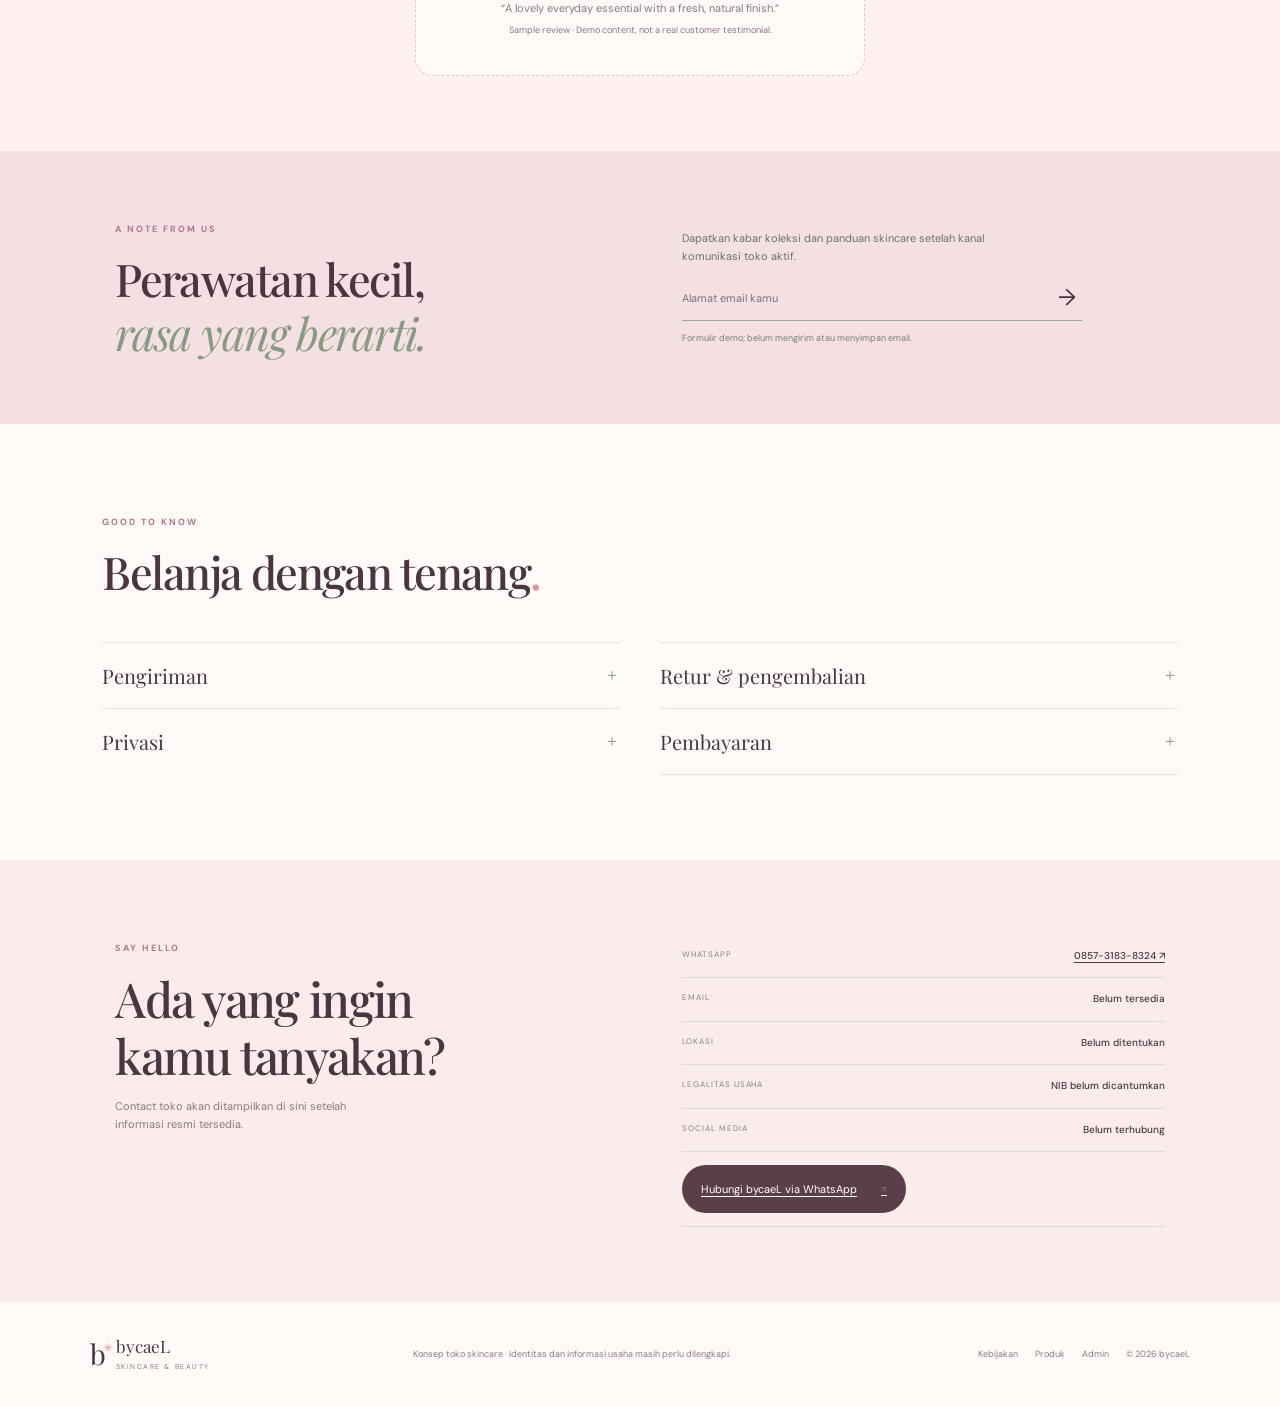
==== commit e3623308: "Restore original review layout with one sample review" ====
--- a/index.html
+++ b/index.html
@@ -30,7 +30,7 @@
 </section>
 <section class="story-section" id="story"><div class="story-image"><img src="https://images.unsplash.com/photo-1534528741775-53994a69daeb?auto=format&fit=crop&w=1000&q=85" alt="Suasana perawatan diri yang tenang"></div><div class="story-copy"><span class="eyebrow">OUR PHILOSOPHY</span><h2>Cantik dengan caramu sendiri<span class="dot">.</span></h2><p>Etalase kecantikan untuk membantu kamu menemukan produk makeup pilihan yang praktis, ringan, dan menyenangkan untuk dipakai sehari-hari.</p><p class="placeholder-copy">Cerita ini masih berupa draft konsep. Ganti dengan kisah, nilai, dan identitas usaha yang sebenarnya sebelum dipublikasikan.</p><a class="under-link" href="#care">Kenali rutinitasmu ↗</a></div></section>
 <section class="care-section" id="care"><div class="care-heading"><span class="eyebrow">A GENTLE REMINDER</span><h2>Mulai dari hal sederhana.</h2><p>Informasi dasar untuk membantu membuat pilihan dengan lebih sadar.</p></div><div class="care-grid"><article><span>01</span><h3>Kenali kebutuhan</h3><p>Perhatikan kondisi kulit dan cek daftar bahan sebelum memilih produk.</p></article><article><span>02</span><h3>Perkenalkan perlahan</h3><p>Coba produk baru secara bertahap dan lakukan patch test sesuai petunjuk.</p></article><article><span>03</span><h3>Periksa informasi</h3><p>Baca cara pakai, peringatan, masa simpan, dan keterangan resmi pada kemasan.</p></article></div></section>
-<section class="review-section"><div class="review-top"><span class="eyebrow">CUSTOMER REVIEWS · DEMO</span><h2>What people might say<span class="dot">.</span></h2></div><div class="review-grid"><article class="review-card"><div class="review-stars" aria-label="5 out of 5 stars">★★★★★</div><p>“A lovely everyday essential. The finish looks fresh and feels easy to wear.”</p><span class="review-author">Sample Customer 01</span><small>Demo review · Not a real customer review</small></article><article class="review-card"><div class="review-stars" aria-label="5 out of 5 stars">★★★★★</div><p>“Beautiful packaging and a simple shopping experience. I love the natural look.”</p><span class="review-author">Sample Customer 02</span><small>Demo review · Not a real customer review</small></article><article class="review-card"><div class="review-stars" aria-label="4 out of 5 stars">★★★★☆</div><p>“A nice option for a quick, polished everyday makeup routine.”</p><span class="review-author">Sample Customer 03</span><small>Demo review · Not a real customer review</small></article></div></section>
+<section class="review-section"><div class="review-top"><span class="eyebrow">CUSTOMER REVIEWS · DEMO</span><h2>Customer Love<span class="dot">.</span></h2></div><div class="review-empty"><span class="review-flower">✳</span><h3>Sample Customer Review</h3><p>“A lovely everyday essential with a fresh, natural finish.”<br><small>Sample review · Demo content, not a real customer testimonial.</small></p></div></section>
 <section class="newsletter"><div><span class="eyebrow">A NOTE FROM US</span><h2>Perawatan kecil,<br><em>rasa yang berarti.</em></h2></div><div><p>Dapatkan kabar koleksi dan panduan skincare setelah kanal komunikasi toko aktif.</p><form id="newsletterForm"><label class="sr-only" for="newsletterEmail">Email</label><input id="newsletterEmail" type="email" placeholder="Alamat email kamu" required><button type="submit" aria-label="Daftar newsletter">→</button></form><small id="newsletterMessage">Formulir demo; belum mengirim atau menyimpan email.</small></div></section>
 <section class="policies-section" id="policies"><div class="section-heading"><div><span class="eyebrow">GOOD TO KNOW</span><h2>Belanja dengan tenang<span class="dot">.</span></h2></div></div><div class="policy-grid"><details><summary>Pengiriman <span>＋</span></summary><p>Estimasi ongkir, kurir, dan waktu pengiriman belum ditentukan. Konfirmasi biaya serta alamat sebelum pesanan diproses.</p></details><details><summary>Retur & pengembalian <span>＋</span></summary><p>Syarat retur, kondisi barang, batas waktu, dan prosedur pengembalian dana perlu ditetapkan oleh pemilik toko sebelum transaksi.</p></details><details><summary>Privasi <span>＋</span></summary><p>Jangan memasukkan data pelanggan ke sistem produksi sebelum kebijakan privasi, tujuan pemrosesan, masa simpan, dan kanal permintaan penghapusan data ditetapkan.</p></details><details><summary>Pembayaran <span>＋</span></summary><p>Pembayaran online belum diaktifkan. Gunakan penyedia pembayaran resmi dan verifikasi status transaksi di server sebelum menandai pesanan sebagai dibayar. Jangan kirim data kartu ke situs ini.</p></details></div></section>
 <section class="contact-section"><div><span class="eyebrow">SAY HELLO</span><h2>Ada yang ingin<br>kamu tanyakan?</h2><p>Contact toko akan ditampilkan di sini setelah informasi resmi tersedia.</p></div><div class="contact-list"><div><span>WHATSAPP</span><b><a href="https://wa.me/6285731838324" target="_blank" rel="noopener noreferrer">0857-3183-8324 ↗</a></b></div><div><span>EMAIL</span><b>Belum tersedia</b></div><div><span>LOKASI</span><b>Belum ditentukan</b></div><div><span>LEGALITAS USAHA</span><b>NIB belum dicantumkan</b></div><div><span>SOCIAL MEDIA</span><b>Belum terhubung</b></div><div class="contact-cta"><a class="button dark" href="https://wa.me/6285731838324" target="_blank" rel="noopener noreferrer">Hubungi bycaeL via WhatsApp <span>↗</span></a></div></div></section>
